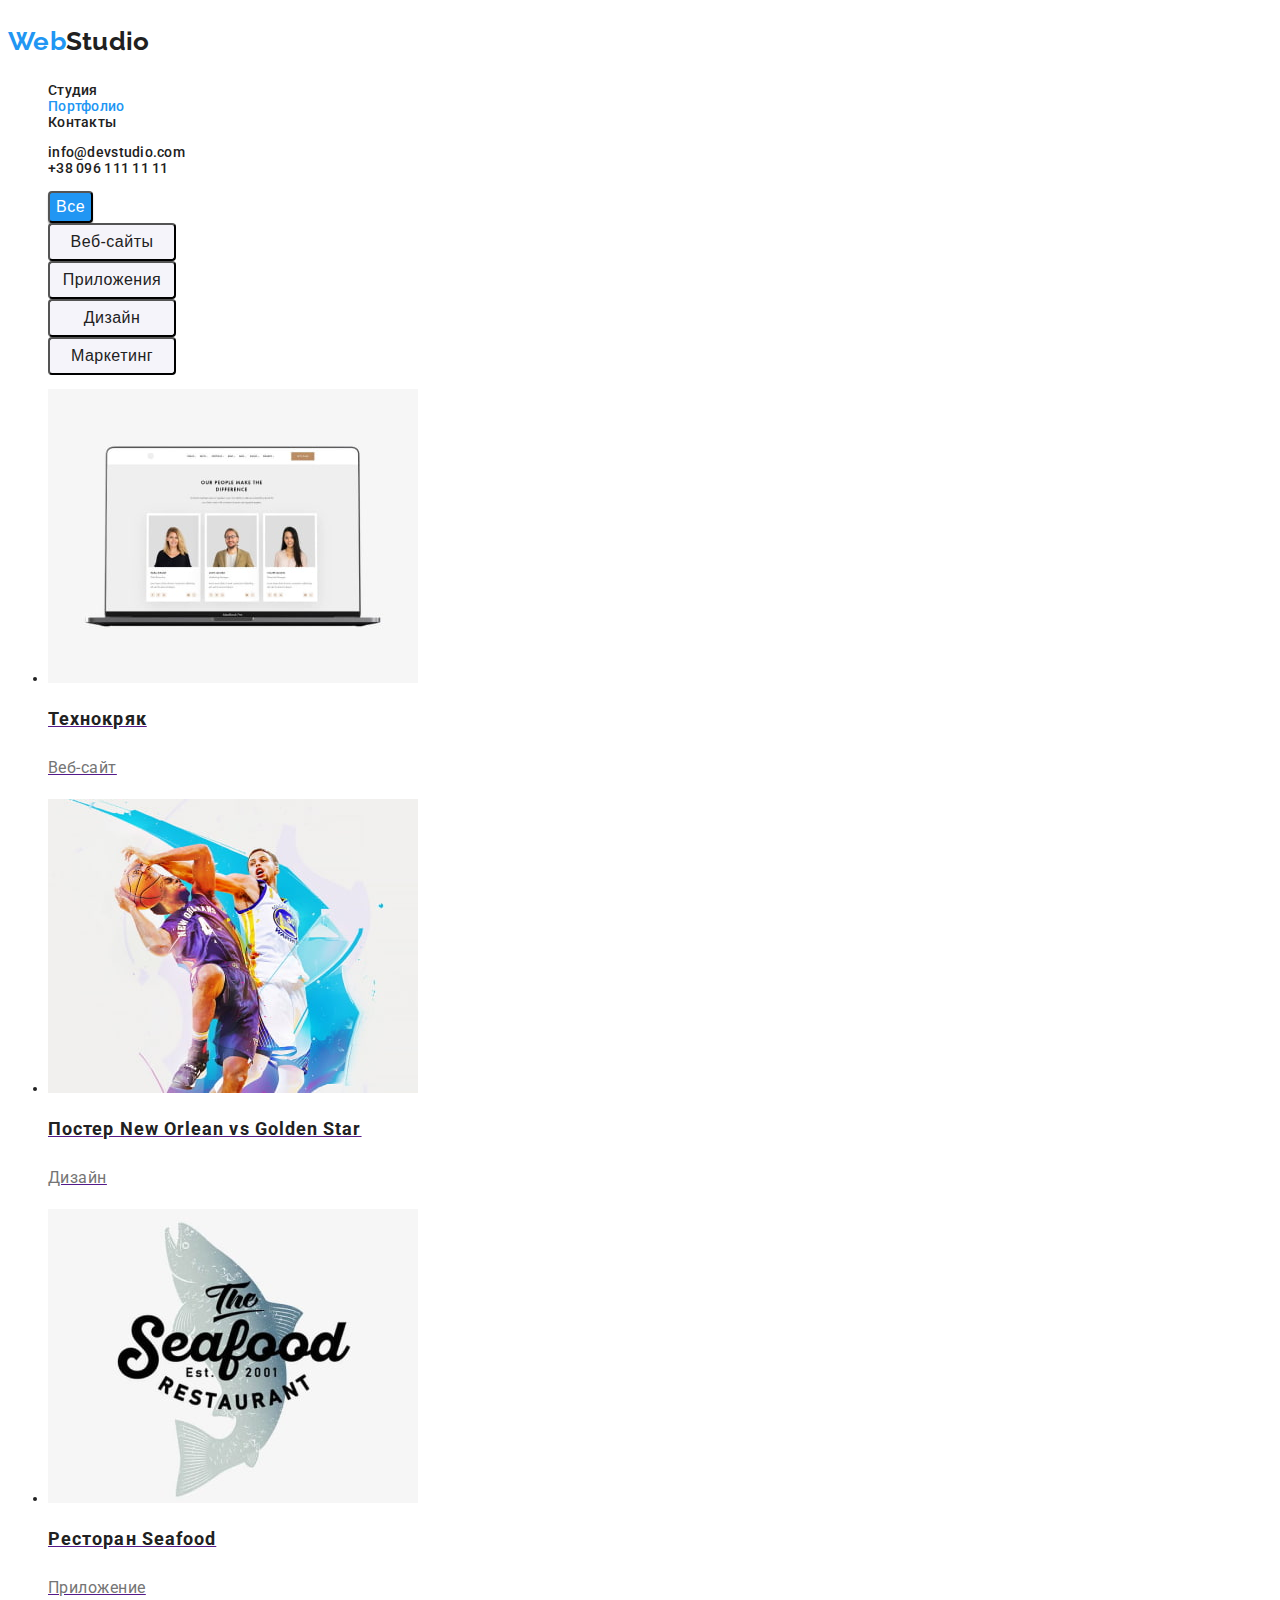
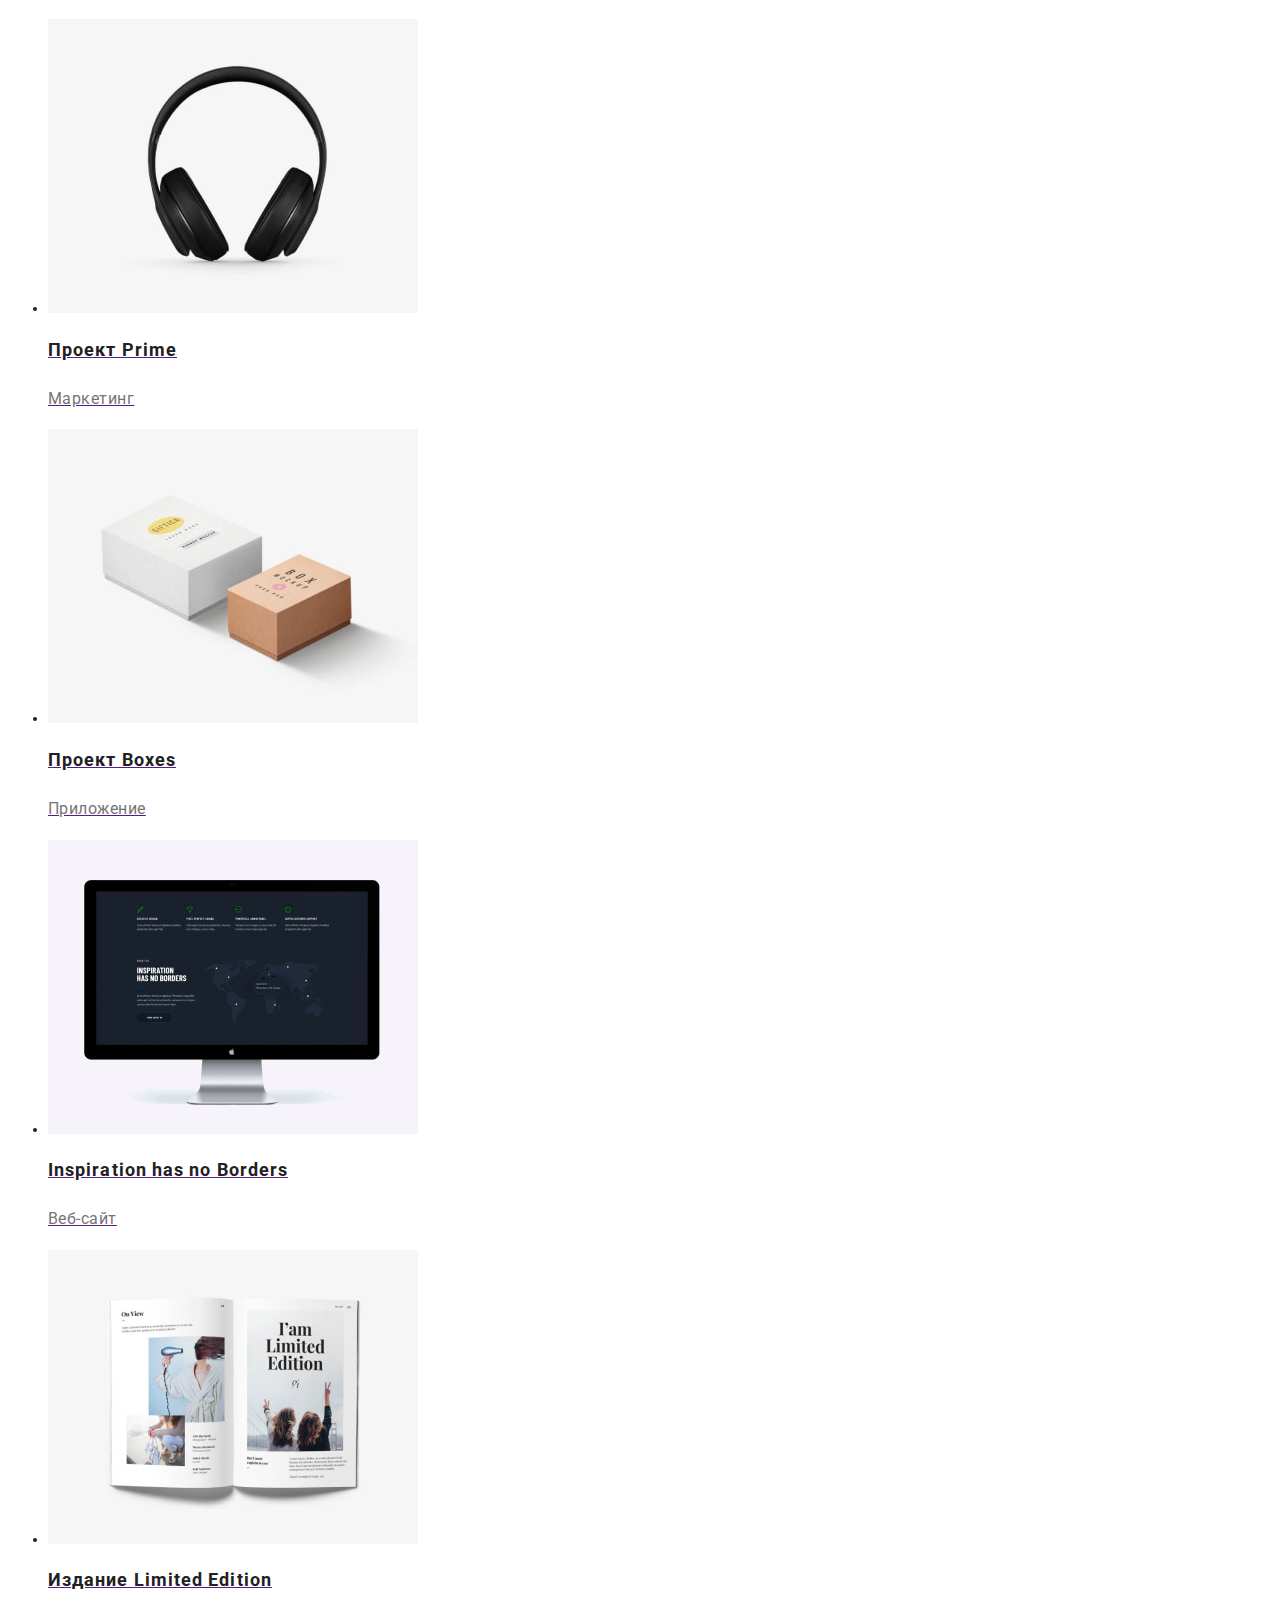
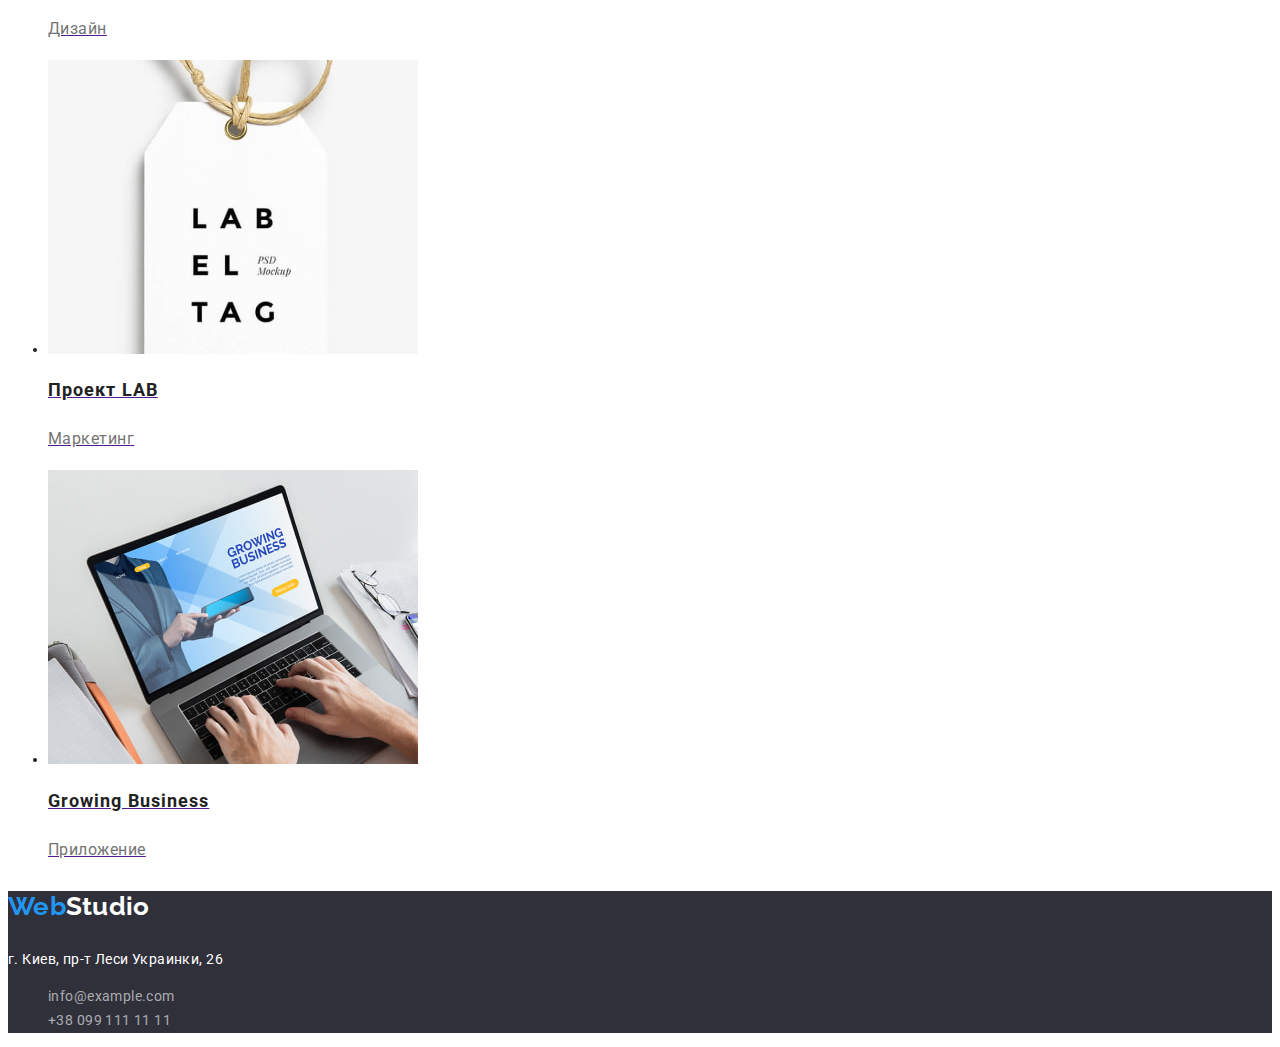
==== portfolio.html @ ae21c17e "Initial commit" ====
<!DOCTYPE html>
<html lang="ru">
<head>
    <meta charset="UTF-8">
    <meta http-equiv="X-UA-Compatible" content="IE=edge">
    <meta name="viewport" content="width=device-width, initial-scale=1.0">
    <title>Web Studio</title>
<!-- Основные шрифты -->
<link rel="preconnect" href="https://fonts.googleapis.com"> 
<link rel="preconnect" href="https://fonts.gstatic.com" crossorigin> 
<link href="https://fonts.googleapis.com/css2?family=Raleway:wght@700&family=Roboto:wght@400;500;700;900&display=swap" rel="stylesheet">

    <link rel="stylesheet" href="./css/styles.css"/>
</head>
<body>
  <!--Шапка сайта-->
  <header class="header">
    <nav class="nav">
    <a href="./index.html" class="logo">
      <p lang="en"> <span class="logo-blue">Web</span>Studio</p></a>
     <ul class="site-nav">
       <li><a href="./index.html" class="site-nav-link link list">Студия</a></li>
       <li><a href="./portfolio.html" style="color: #2196f3" class="site-nav-link current link list">Портфолио</a></li>
       <li><a href="" class="site-nav-link link list">Контакты</a></li>
     </ul> 
    </nav>
    <ul class="communication">
   <li> <a class="contact link" href="mailto:info@devstudio.com">info@devstudio.com</a></li>
   <li> <a class="contact link" href="tel:+380961111111">+38 096 111 11 11</a></li>
    </ul>
   </header> 
 <main>
 <section class="portfolio">
   <ul class="all-button"> <li> <button type="button" class="button1">Все</button></li> 
   <li> <button type="button" class="allbuttons">Веб-сайты</button></li> 
   <li> <button type="button" class="allbuttons">Приложения</button></li> 
   <li> <button type="button" class="allbuttons">Дизайн</button></li> 
   <li> <button type="button" class="allbuttons">Маркетинг</button></li> </ul>

<ul>
<li><a href=""><img src="./images/portfolio/work-list/technockryak.jpg" alt="Технокряк" width="370" height="294">
<h2 class="portfolio-title">Технокряк</h2>
<p class="portfolio-type">Веб-сайт</p>
</a></li>
<li><a href=""><img src="./images/portfolio/work-list/poster.jpg" alt="Постер" width="370" height="294">
  <h2 class="portfolio-title">Постер New Orlean vs Golden Star</h2>
  <p class="portfolio-type">Дизайн</p>
</a></li>
<li><a href=""><img src="./images/portfolio/work-list/seafood.jpg" alt="Ресторан" width="370" height="294">
  <h2 class="portfolio-title">Ресторан Seafood</h2>
  <p class="portfolio-type">Приложение</p>
</a></li>
<li><a href=""><img src="./images/portfolio/work-list/prime.jpg" alt="Проект Prime" width="370" height="294">
  <h2 class="portfolio-title">Проект Prime</h2>
  <p class="portfolio-type">Маркетинг</p>
</a></li>
<li><a href=""><img src="./images/portfolio/work-list/boxes.jpg" alt="Проект Boxes" width="370" height="294">
  <h2 class="portfolio-title">Проект Boxes</h2>
  <p class="portfolio-type">Приложение</p>
</a></li>
<li><a href=""><img src="./images/portfolio/work-list/inspiration.jpg" alt="Inspiration" width="370" height="294">
  <h2 class="portfolio-title">Inspiration has no Borders</h2>
  <p class="portfolio-type">Веб-сайт</p>
</a></li>
<li><a href=""><img src="./images/portfolio/work-list/limited-edition.jpg" alt="Издание" width="370" height="294">
  <h2 class="portfolio-title">Издание Limited Edition</h2>
  <p class="portfolio-type">Дизайн</p>
</a></li>
<li><a href=""><img src="./images/portfolio/work-list/lab.jpg" alt="Проект LAB" width="370" height="294">
  <h2 class="portfolio-title">Проект LAB</h2>
  <p class="portfolio-type">Маркетинг</p>
</a></li>
<li><a href=""><img src="./images/portfolio/work-list/growing-business.jpg" alt="Growing Business" width="370" height="294">
  <h2 class="portfolio-title">Growing Business</h2>
  <p class="portfolio-type">Приложение</p>
</a></li>
</ul>
</section>

</main>



<footer class="footer">
  <a href="./index.html" class="logo-footer">
    <p lang="en"> <span class="logo-fw">Web</span>Studio</p></a>
  <address class="address">г. Киев, пр-т Леси Украинки, 26
<ul>
<li class="footer-address">
  <a href="mailto:info@example.com" class="footer-info">info@example.com</a>
</li>
<li class="footer-address">
  <a href="tel:+380991111111" class="footer-info">+38 099 111 11 11</a>
</li>
</ul>
</address>
</footer>
</body>
</html>
---- css/styles.css ----
:root {
/* Основные шрифты и цвета */
--main-font: Roboto, sans-serif;
--secondary-font: Raleway, sans-serif;
color: #212121;
color: #757575;
color: #FFFFFF;
color: #2196F3;
color: #F5F4FA;
color: rgba(255, 255, 255, 0.6);}

body{
font-family: "Roboto";
font-size: 14px;
line-height: 1.17;
letter-spacing: 0.02em;
color: #212121;}

.logo-blue {color: #2196F3;}
.logo{
    text-decoration: none;
    font-family: 'Raleway';
    font-weight: 700;
    font-size: 26px;
    line-height: 1.19;
    color: #212121;}

.site-nav{
list-style:none;
font-weight: 500;
font-size: 14px;
line-height: 1.14;}
 
.link {text-decoration: none; list-style:none; color: #212121;}
.link:hover, .link:focus{color:  #2196F3}
.communication {
    text-decoration:none; list-style:none;
    font-weight: 500;
    font-size: 14px;
    line-height: 1.14;
    color: #757575;}

.hero {
background: #2F303A;
color: #FFFFFF;
font-weight: 900;
font-size: 44px;
line-height: 1.36;
text-align: center;
letter-spacing: 0.06em;
text-transform: uppercase;}
.hero-header {
    font-weight: 900;
    font-size: 44px;
    line-height: 1.36;
    text-align: center;
    letter-spacing: 0.06em;
    text-transform: uppercase;
    color: #FFFFFF;}

.button {
    font-weight: 700;
    font-size: 16px;
    line-height: 1.87;
    display: flex;
    align-items: center;
    text-align: center;
    letter-spacing: 0.06em;
    color: #FFFFFF;
    background: #2196F3;
    box-shadow: 0px 4px 4px rgba(0, 0, 0, 0.15);
    border-radius: 4px; }
.button:hover {
    font-weight: 700;
    font-size: 16px;
    line-height: 1.87;
    display: flex;
    align-items: center;
    text-align: center;
    letter-spacing: 0.06em;
    color: #FFFFFF;
    background: #188CE8;}

.main { list-style: none; background:#FFFFFF; ;}
.main-title {
    font-weight: 700;
    font-size: 14px;
    line-height: 1.14;
    letter-spacing: 0.03em;
    text-transform: uppercase;
    color: #212121;}
.main-text {
    font-weight: 400;
    font-size: 14px;
    line-height: 1.71;
    letter-spacing: 0.03em;
    color: #757575;}

.work {list-style:none;background: #FFFFFF;}
.work-title {
    font-weight: 700;
    font-size: 36px;
    line-height: 1.16;
    text-align: center;
    letter-spacing: 0.03em;
    color: #212121;}

.team {background: #F5F4FA;}
.team-title {
    font-weight: 700;
    font-size: 36px;
    line-height: 1.16;
    text-align: center;
    letter-spacing: 0.03em;
    color: #212121;}
.team-photo {list-style:none;}
.team-name {
    font-weight: 500;
    font-size: 16px;
    line-height: 1.18;
    text-align: center;
    letter-spacing: 0.03em;
    color: #212121; }
.team-job {
font-weight: 400;
font-size: 16px;
line-height: 1.18;
text-align: center;
letter-spacing: 0.03em;
color: #757575;}

.footer {background:#2F303A;}

.logo-fw {color: #2196F3;}
.logo-footer {text-decoration: none;
    font-family: 'Raleway';
    font-weight: 700;
    font-size: 26px;
    line-height: 1.19;
    color: #FFFFFF;}
.address {
font-style: normal;
font-weight: 400;
font-size: 14px;
line-height: 1.71;
letter-spacing: 0.03em;
color: #FFFFFF;}

.footer-address {list-style: none;}
.footer-info {
text-decoration: none;
font-style: normal;
font-weight: 400;
font-size: 14px;
line-height: 1.71;
letter-spacing: 0.03em;
color: rgba(255, 255, 255, 0.6);
}

.footer .footer-info:hover,
.footer .footer-info:focus {
  color: var(--color-accent);}
.portfolio {list-style: none;}
.portfolio-title {
font-weight: 700;
font-size: 18px;
line-height: 2;
letter-spacing: 0.06em;
color: #212121;}

.portfolio-type {
font-weight: 400;
font-size: 16px;
line-height: 1.87;
letter-spacing: 0.03em;
color: #757575}

button {
    appearance: auto;
    writing-mode: horizontal-tb;
    text-rendering: auto;
    color: -internal-light-dark(black, white);
    letter-spacing: normal;
    word-spacing: normal;
    line-height: normal;
    text-transform: none;
    text-indent: 0px;
    text-shadow: none;
    display: inline-block;
    text-align: center;
    align-items: flex-start;
    cursor: pointer;
    box-sizing: border-box;
    background-color: -internal-light-dark(rgb(239, 239, 239), rgb(59, 59, 59));
    margin: 0em;
    padding: 1px 6px;
    border-width: 2px;
    border-style: outset;
    border-color: -internal-light-dark(rgb(118, 118, 118), rgb(133, 133, 133));
    border-image: initial;
font-style: normal;
font-weight: 500;
font-size: 16px;
line-height:1.62;
text-align: center;
letter-spacing: 0.03em;
color: #212121}

.all-button {list-style: none;}
.button1 {
    font-weight: 500;
    font-size: 16px;
    line-height: 1.62;
    text-align: center;
    letter-spacing: 0.03em;
    color: #FFFFFF;
    background: #2196F3;
    box-shadow: 0px 3px 1px rgba(0, 0, 0, 0.1), 0px 1px 2px rgba(0, 0, 0, 0.08), 0px 2px 2px rgba(0, 0, 0, 0.12);
    border-radius: 4px;}

.allbuttons {
    font-weight: 500;
    font-size: 16px;
    line-height: 1.62;
    text-align: center;
    letter-spacing: 0.03em;
    color: #212121;
width: 128px;
height: 38px;
left: 576px;
top: 174px;
background: #F5F4FA;
border-radius: 4px;}
.allbuttons:hover, .allbuttons:focus {
    font-weight: 500;
    font-size: 16px;
    line-height: 1.62;
    text-align: center;
    letter-spacing: 0.03em;
    color: #FFFFFF;
    background: #2196F3;
    box-shadow: 0px 3px 1px rgba(0, 0, 0, 0.1), 0px 1px 2px rgba(0, 0, 0, 0.08), 0px 2px 2px rgba(0, 0, 0, 0.12);
    border-radius: 4px;}
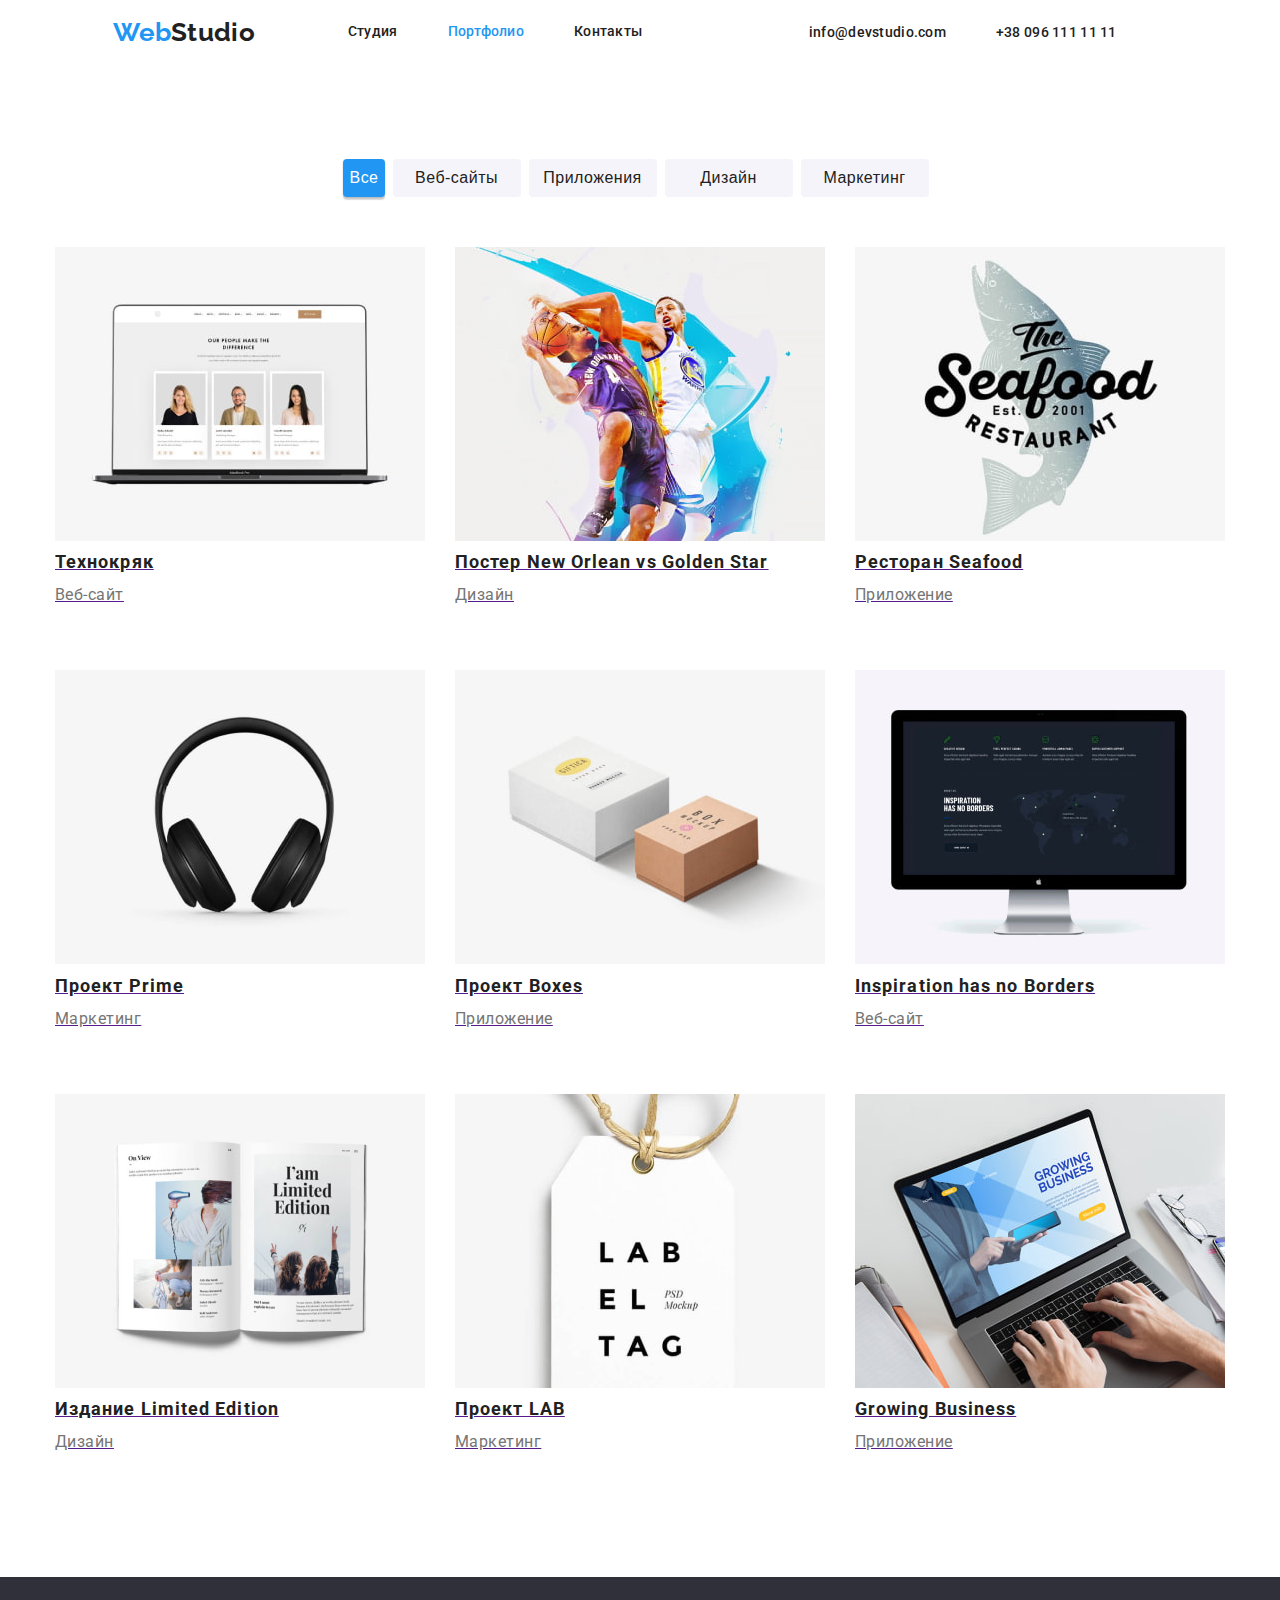
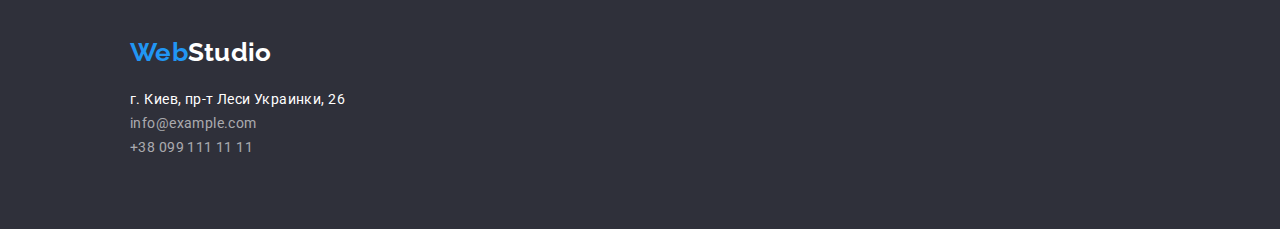
==== commit ce5bec49: "final" ====
--- a/portfolio.html
+++ b/portfolio.html
@@ -9,12 +9,13 @@
 <link rel="preconnect" href="https://fonts.googleapis.com"> 
 <link rel="preconnect" href="https://fonts.gstatic.com" crossorigin> 
 <link href="https://fonts.googleapis.com/css2?family=Raleway:wght@700&family=Roboto:wght@400;500;700;900&display=swap" rel="stylesheet">
-
+<link rel="stylesheet" href="https://cdnjs.cloudflare.com/ajax/libs/modern-normalize/1.1.0/modern-normalize.min.css" integrity="sha512-wpPYUAdjBVSE4KJnH1VR1HeZfpl1ub8YT/NKx4PuQ5NmX2tKuGu6U/JRp5y+Y8XG2tV+wKQpNHVUX03MfMFn9Q==" crossorigin="anonymous" referrerpolicy="no-referrer" />
     <link rel="stylesheet" href="./css/styles.css"/>
 </head>
 <body>
   <!--Шапка сайта-->
   <header class="header">
+    <div class="container header">
     <nav class="nav">
     <a href="./index.html" class="logo">
       <p lang="en"> <span class="logo-blue">Web</span>Studio</p></a>
@@ -28,60 +29,59 @@
    <li> <a class="contact link" href="mailto:info@devstudio.com">info@devstudio.com</a></li>
    <li> <a class="contact link" href="tel:+380961111111">+38 096 111 11 11</a></li>
     </ul>
-   </header> 
+   </header> </div>
  <main>
  <section class="portfolio">
+   <div class="container portfolio">
    <ul class="all-button"> <li> <button type="button" class="button1">Все</button></li> 
    <li> <button type="button" class="allbuttons">Веб-сайты</button></li> 
    <li> <button type="button" class="allbuttons">Приложения</button></li> 
    <li> <button type="button" class="allbuttons">Дизайн</button></li> 
    <li> <button type="button" class="allbuttons">Маркетинг</button></li> </ul>
 
-<ul>
-<li><a href=""><img src="./images/portfolio/work-list/technockryak.jpg" alt="Технокряк" width="370" height="294">
+<ul class="portfolio-list">
+<li class="portfolio-photo portfolio-photo1"><a href="" ><img src="./images/portfolio/work-list/technockryak.jpg" alt="Технокряк" width="370" height="294">
 <h2 class="portfolio-title">Технокряк</h2>
 <p class="portfolio-type">Веб-сайт</p>
 </a></li>
-<li><a href=""><img src="./images/portfolio/work-list/poster.jpg" alt="Постер" width="370" height="294">
+<li class="portfolio-photo portfolio-photo1"><a href="" ><img src="./images/portfolio/work-list/poster.jpg" alt="Постер" width="370" height="294">
   <h2 class="portfolio-title">Постер New Orlean vs Golden Star</h2>
   <p class="portfolio-type">Дизайн</p>
 </a></li>
-<li><a href=""><img src="./images/portfolio/work-list/seafood.jpg" alt="Ресторан" width="370" height="294">
+<li class="portfolio-photo "><a href="" ><img src="./images/portfolio/work-list/seafood.jpg" alt="Ресторан" width="370" height="294">
   <h2 class="portfolio-title">Ресторан Seafood</h2>
   <p class="portfolio-type">Приложение</p>
 </a></li>
-<li><a href=""><img src="./images/portfolio/work-list/prime.jpg" alt="Проект Prime" width="370" height="294">
+<li class="portfolio-phot portfolio-photo1"><a href="" ><img src="./images/portfolio/work-list/prime.jpg" alt="Проект Prime" width="370" height="294">
   <h2 class="portfolio-title">Проект Prime</h2>
   <p class="portfolio-type">Маркетинг</p>
 </a></li>
-<li><a href=""><img src="./images/portfolio/work-list/boxes.jpg" alt="Проект Boxes" width="370" height="294">
+<li class="portfolio-photo portfolio-photo1"><a href="" ><img src="./images/portfolio/work-list/boxes.jpg" alt="Проект Boxes" width="370" height="294">
   <h2 class="portfolio-title">Проект Boxes</h2>
   <p class="portfolio-type">Приложение</p>
 </a></li>
-<li><a href=""><img src="./images/portfolio/work-list/inspiration.jpg" alt="Inspiration" width="370" height="294">
+<li class="portfolio-photo"><a href="" ><img src="./images/portfolio/work-list/inspiration.jpg" alt="Inspiration" width="370" height="294">
   <h2 class="portfolio-title">Inspiration has no Borders</h2>
   <p class="portfolio-type">Веб-сайт</p>
 </a></li>
-<li><a href=""><img src="./images/portfolio/work-list/limited-edition.jpg" alt="Издание" width="370" height="294">
+<li class="portfolio-photo portfolio-photo1"><a href="" ><img src="./images/portfolio/work-list/limited-edition.jpg" alt="Издание" width="370" height="294">
   <h2 class="portfolio-title">Издание Limited Edition</h2>
   <p class="portfolio-type">Дизайн</p>
 </a></li>
-<li><a href=""><img src="./images/portfolio/work-list/lab.jpg" alt="Проект LAB" width="370" height="294">
+<li class="portfolio-photo portfolio-photo1"><a href="" ><img src="./images/portfolio/work-list/lab.jpg" alt="Проект LAB" width="370" height="294">
   <h2 class="portfolio-title">Проект LAB</h2>
   <p class="portfolio-type">Маркетинг</p>
 </a></li>
-<li><a href=""><img src="./images/portfolio/work-list/growing-business.jpg" alt="Growing Business" width="370" height="294">
+<li class="portfolio-photo"><a href="" ><img src="./images/portfolio/work-list/growing-business.jpg" alt="Growing Business" width="370" height="294">
   <h2 class="portfolio-title">Growing Business</h2>
   <p class="portfolio-type">Приложение</p>
 </a></li>
 </ul>
-</section>
-
+</section> </div>
 </main>
 
-
-
 <footer class="footer">
+  <div class="container footer">
   <a href="./index.html" class="logo-footer">
     <p lang="en"> <span class="logo-fw">Web</span>Studio</p></a>
   <address class="address">г. Киев, пр-т Леси Украинки, 26
@@ -93,14 +93,8 @@
   <a href="tel:+380991111111" class="footer-info">+38 099 111 11 11</a>
 </li>
 </ul>
+</div>
 </address>
 </footer>
 </body>
-</html>  
-
-
-
-
-
-
-   +</html> --- a/css/styles.css
+++ b/css/styles.css
@@ -1,243 +1,335 @@
 :root {
-/* Основные шрифты и цвета */
---main-font: Roboto, sans-serif;
---secondary-font: Raleway, sans-serif;
-color: #212121;
-color: #757575;
-color: #FFFFFF;
-color: #2196F3;
-color: #F5F4FA;
-color: rgba(255, 255, 255, 0.6);}
-
-body{
-font-family: "Roboto";
-font-size: 14px;
-line-height: 1.17;
-letter-spacing: 0.02em;
-color: #212121;}
-
-.logo-blue {color: #2196F3;}
-.logo{
-    text-decoration: none;
-    font-family: 'Raleway';
-    font-weight: 700;
-    font-size: 26px;
-    line-height: 1.19;
+    /* Основные шрифты и цвета */
+    --main-font: Roboto, sans-serif;
+    --secondary-font: Raleway, sans-serif;
+    color: #212121;
+    color: #757575;
+    color: #FFFFFF;
+    color: #2196F3;
+    color: #F5F4FA;
+    color: rgba(255, 255, 255, 0.6);}
+    * {
+    margin:0;
+    padding:0;
+    list-style:none;
+    box-sizing:border-box;
+    }
+    
+    h1,
+    h2,
+    h3,
+    h4,
+    h5,
+    h6,
+    p { margin: 0; text-decoration: none;}
+     ul, ol {margin:0;padding-left:0;}
+    button {cursor:pointer;}
+    body {
+    margin:0 auto; 
+    
+    font-family:"Roboto", sans-serif;
+    font-size: 14px;
+    line-height: 1.17;
+    letter-spacing: 0.02em;
     color: #212121;}
-
-.site-nav{
-list-style:none;
-font-weight: 500;
-font-size: 14px;
-line-height: 1.14;}
- 
-.link {text-decoration: none; list-style:none; color: #212121;}
-.link:hover, .link:focus{color:  #2196F3}
-.communication {
-    text-decoration:none; list-style:none;
+    
+    .container {
+        display:flex;
+        flex-direction:row;
+        width: 1200px;
+        padding-left: 15px;
+        padding-right: 15px;
+        margin: 0 auto;
+    }
+    
+    
+    .header {
+        display:flex; 
+        justify-content: space-around;
+        max-height:80px ;
+        align-items: center;
+    }
+    .logo-blue {color: #2196F3;}
+    .logo{
+        display:flex;
+        text-decoration: none;
+        font-family: 'Raleway';
+        font-weight: 700;
+        font-size: 26px;
+        line-height: 1.19;
+        color: #212121;
+        padding-right: 93px;
+        align-items: center;}
+    
+    .site-nav{
+    list-style:none;
     font-weight: 500;
     font-size: 14px;
     line-height: 1.14;
-    color: #757575;}
-
-.hero {
-background: #2F303A;
-color: #FFFFFF;
-font-weight: 900;
-font-size: 44px;
-line-height: 1.36;
-text-align: center;
-letter-spacing: 0.06em;
-text-transform: uppercase;}
-.hero-header {
+    display:flex; 
+    align-items: center;
+    justify-content:space-around;
+    padding-top: 24px;
+    padding-bottom: 25px;
+    
+    }
+     
+    .link {text-decoration: none; list-style:none; color: #212121;margin-right: 50px;}
+    .link:hover, .link:focus{color:  #2196F3}
+    .communication {
+        text-decoration:none; list-style:none;
+        font-weight: 500;
+        font-size: 14px;
+        line-height: 1.14;
+        color: #757575;
+        display:flex;
+        align-items: center; 
+        
+    }
+    
+    .hero {
+    background: #2F303A;
+    color: #FFFFFF;
     font-weight: 900;
     font-size: 44px;
     line-height: 1.36;
     text-align: center;
     letter-spacing: 0.06em;
     text-transform: uppercase;
-    color: #FFFFFF;}
-
-.button {
-    font-weight: 700;
+    display: flex;
+      flex-direction: column;
+      justify-content: center;
+      align-items: center;
+      
+    }
+    .hero-section {
+        padding-top: 184px;
+        padding-bottom: 184px;
+        background-color:  #2F303A;
+        margin-bottom: 94px;}
+    .hero-header {
+        font-weight: 900;
+        font-size: 44px;
+        line-height: 1.36;
+        text-align: center;
+        letter-spacing: 0.06em;
+        text-transform: uppercase;
+        color: #FFFFFF;
+        display:flex; 
+        max-width: 696px;
+    padding-bottom: 50px;
+    }
+    
+    .button {
+        font-weight: 700;
+        font-size: 16px;
+        line-height: 1.87;
+        display: flex;
+        align-items: center;
+        text-align: center;
+        letter-spacing: 0.06em;
+        color: #FFFFFF;
+        background: #2196F3;
+        box-shadow: 0px 1px 1px rgba(0, 0, 0, 0);
+        border-radius: 4px;}
+    .button:hover {
+        font-weight: 700;
+        font-size: 16px;
+        line-height: 1.87;
+        display: flex;
+        align-items: center;
+        text-align: center;
+        letter-spacing: 0.06em;
+        color: #FFFFFF;
+        background: #188CE8;}
+    
+    .main { list-style: none; background:#FFFFFF; 
+        display:flex;
+    }
+    .main-title {
+        font-weight: 700;
+        font-size: 14px;
+        line-height: 1.14;
+        letter-spacing: 0.03em;
+        text-transform: uppercase;
+        color: #212121;}
+    .main-text {
+        font-weight: 400;
+        font-size: 14px;
+        line-height: 1.71;
+        letter-spacing: 0.03em;
+        color: #757575; 
+        display:flex;
+        padding-right: 30px; 
+        padding-bottom: 179px;}
+    
+    
+    
+    .work-title {
+        font-weight: 700;
+        font-size: 36px;
+        line-height: 1.16;
+        text-align: center;
+        letter-spacing: 0.03em;
+        color: #212121; display: flex; justify-content: center;padding-bottom: 50px;}
+    
+    .work {display: flex; flex-wrap:wrap;justify-content: center;}
+    
+    .workphoto {padding-right: 30px;padding-bottom: 94px;}
+    
+    
+    
+    
+    .team {background: #F5F4FA; display:block;flex-wrap: wrap; max-height: 648px;}
+    .team-title {
+        font-weight: 700;
+        font-size: 36px;
+        line-height: 1.16;
+        text-align: center;
+        letter-spacing: 0.03em;
+        color: #212121;
+    padding-top: 94px; padding-bottom: 50px;}
+    .team-photo {list-style:none;display:flex; justify-content: space-around;padding-bottom: 94px;}
+    .team-name {
+        font-weight: 500;
+        font-size: 16px;
+        line-height: 1.18;
+        text-align: center;
+        letter-spacing: 0.03em;
+        color: #212121; padding-top: 30px;background-color: #FFFFFF;}
+    .team-job {
+    font-weight: 400;
     font-size: 16px;
-    line-height: 1.87;
-    display: flex;
-    align-items: center;
+    line-height: 1.18;
     text-align: center;
-    letter-spacing: 0.06em;
-    color: #FFFFFF;
-    background: #2196F3;
-    box-shadow: 0px 4px 4px rgba(0, 0, 0, 0.15);
-    border-radius: 4px; }
-.button:hover {
-    font-weight: 700;
-    font-size: 16px;
-    line-height: 1.87;
-    display: flex;
-    align-items: center;
-    text-align: center;
-    letter-spacing: 0.06em;
-    color: #FFFFFF;
-    background: #188CE8;}
-
-.main { list-style: none; background:#FFFFFF; ;}
-.main-title {
-    font-weight: 700;
-    font-size: 14px;
-    line-height: 1.14;
-    letter-spacing: 0.03em;
-    text-transform: uppercase;
-    color: #212121;}
-.main-text {
+    letter-spacing: 0.03em;
+    color: #757575;padding-top: 10px;padding-bottom:  33px;background-color: #FFFFFF;}
+    .footer {background:#2F303A;display:flex; flex-direction: column; justify-content: flex-start;max-height: 252px;padding-bottom: 60px; padding-left: 60px;}
+    
+    .logo-fw {color: #2196F3;}
+    .logo-footer {text-decoration: none;
+        font-family: 'Raleway';
+        font-weight: 700;
+        font-size: 26px;
+        line-height: 1.19;
+        color: #FFFFFF;
+    padding-top: 60px;
+    padding-bottom: 20px;
+    }
+    .address {
+    font-style: normal;
     font-weight: 400;
     font-size: 14px;
     line-height: 1.71;
     letter-spacing: 0.03em;
+    color: #FFFFFF;}
+    
+    .footer-address {list-style: none;}
+    .footer-info {
+    text-decoration: none;
+    font-style: normal;
+    font-weight: 400;
+    font-size: 14px;
+    line-height: 1.71;
+    letter-spacing: 0.03em;
+    color: rgba(255, 255, 255, 0.6);
+    }
+    
+    .footer .footer-info:hover,
+    .footer .footer-info:focus {
+      color: var(--color-accent);}
+    .portfolio {list-style: none; display: block; padding-bottom: 30px;}
+    .portfolio-title {
+    font-weight: 700;
+    font-size: 18px;
+    line-height: 2;
+    letter-spacing: 0.06em;
+    color: #212121;}
+    
+    .portfolio-type {
+    font-weight: 400;
+    font-size: 16px;
+    line-height: 1.87;
+    letter-spacing: 0.03em;
     color: #757575;}
-
-.work {list-style:none;background: #FFFFFF;}
-.work-title {
-    font-weight: 700;
-    font-size: 36px;
-    line-height: 1.16;
-    text-align: center;
-    letter-spacing: 0.03em;
-    color: #212121;}
-
-.team {background: #F5F4FA;}
-.team-title {
-    font-weight: 700;
-    font-size: 36px;
-    line-height: 1.16;
-    text-align: center;
-    letter-spacing: 0.03em;
-    color: #212121;}
-.team-photo {list-style:none;}
-.team-name {
+    
+    button {
+       
+        border:0;
+        appearance: auto;
+        writing-mode: horizontal-tb;
+        text-rendering: auto;
+        color: -internal-light-dark(black, white);
+        letter-spacing: normal;
+        word-spacing: normal;
+        line-height: normal;
+        text-transform: none;
+        text-indent: 0px;
+        text-shadow: none;
+        display: inline-block;
+        text-align: center;
+        align-items: flex-start;
+        cursor: pointer;
+        box-sizing: border-box;
+        background-color: -internal-light-dark(rgb(239, 239, 239), rgb(59, 59, 59));
+        margin: 0em;
+        padding: 1px 6px;
+        border-width: 2px;
+        border-style: outset;
+        border-color: -internal-light-dark(rgb(118, 118, 118), rgb(133, 133, 133));
+        border-image: initial;
+        box-shadow: none;
+    font-style: normal;
     font-weight: 500;
     font-size: 16px;
-    line-height: 1.18;
+    line-height:1.62;
     text-align: center;
     letter-spacing: 0.03em;
-    color: #212121; }
-.team-job {
-font-weight: 400;
-font-size: 16px;
-line-height: 1.18;
-text-align: center;
-letter-spacing: 0.03em;
-color: #757575;}
-
-.footer {background:#2F303A;}
-
-.logo-fw {color: #2196F3;}
-.logo-footer {text-decoration: none;
-    font-family: 'Raleway';
-    font-weight: 700;
-    font-size: 26px;
-    line-height: 1.19;
-    color: #FFFFFF;}
-.address {
-font-style: normal;
-font-weight: 400;
-font-size: 14px;
-line-height: 1.71;
-letter-spacing: 0.03em;
-color: #FFFFFF;}
-
-.footer-address {list-style: none;}
-.footer-info {
-text-decoration: none;
-font-style: normal;
-font-weight: 400;
-font-size: 14px;
-line-height: 1.71;
-letter-spacing: 0.03em;
-color: rgba(255, 255, 255, 0.6);
-}
-
-.footer .footer-info:hover,
-.footer .footer-info:focus {
-  color: var(--color-accent);}
-.portfolio {list-style: none;}
-.portfolio-title {
-font-weight: 700;
-font-size: 18px;
-line-height: 2;
-letter-spacing: 0.06em;
-color: #212121;}
-
-.portfolio-type {
-font-weight: 400;
-font-size: 16px;
-line-height: 1.87;
-letter-spacing: 0.03em;
-color: #757575}
-
-button {
-    appearance: auto;
-    writing-mode: horizontal-tb;
-    text-rendering: auto;
-    color: -internal-light-dark(black, white);
-    letter-spacing: normal;
-    word-spacing: normal;
-    line-height: normal;
-    text-transform: none;
-    text-indent: 0px;
-    text-shadow: none;
-    display: inline-block;
-    text-align: center;
-    align-items: flex-start;
-    cursor: pointer;
-    box-sizing: border-box;
-    background-color: -internal-light-dark(rgb(239, 239, 239), rgb(59, 59, 59));
-    margin: 0em;
-    padding: 1px 6px;
-    border-width: 2px;
-    border-style: outset;
-    border-color: -internal-light-dark(rgb(118, 118, 118), rgb(133, 133, 133));
-    border-image: initial;
-font-style: normal;
-font-weight: 500;
-font-size: 16px;
-line-height:1.62;
-text-align: center;
-letter-spacing: 0.03em;
-color: #212121}
-
-.all-button {list-style: none;}
-.button1 {
-    font-weight: 500;
-    font-size: 16px;
-    line-height: 1.62;
-    text-align: center;
-    letter-spacing: 0.03em;
-    color: #FFFFFF;
-    background: #2196F3;
-    box-shadow: 0px 3px 1px rgba(0, 0, 0, 0.1), 0px 1px 2px rgba(0, 0, 0, 0.08), 0px 2px 2px rgba(0, 0, 0, 0.12);
-    border-radius: 4px;}
-
-.allbuttons {
-    font-weight: 500;
-    font-size: 16px;
-    line-height: 1.62;
-    text-align: center;
-    letter-spacing: 0.03em;
-    color: #212121;
-width: 128px;
-height: 38px;
-left: 576px;
-top: 174px;
-background: #F5F4FA;
-border-radius: 4px;}
-.allbuttons:hover, .allbuttons:focus {
-    font-weight: 500;
-    font-size: 16px;
-    line-height: 1.62;
-    text-align: center;
-    letter-spacing: 0.03em;
-    color: #FFFFFF;
-    background: #2196F3;
-    box-shadow: 0px 3px 1px rgba(0, 0, 0, 0.1), 0px 1px 2px rgba(0, 0, 0, 0.08), 0px 2px 2px rgba(0, 0, 0, 0.12);
-    border-radius: 4px;}+    color: #212121; display: flex; justify-content: center; align-items: center;}
+    
+    .all-button {list-style: none;display: flex;padding-top: 94px; justify-content: center; padding-bottom: 50px;}
+    .button1 {
+        border:0;
+        font-weight: 500;
+        font-size: 16px;
+        line-height: 1.62;
+        text-align: center;
+        letter-spacing: 0.03em;
+        height: 38px;
+        color: #FFFFFF;
+        background: #2196F3;
+        box-shadow: 0px 3px 1px rgba(0, 0, 0, 0.1), 0px 1px 2px rgba(0, 0, 0, 0.08), 0px 2px 2px rgba(0, 0, 0, 0.12);
+        border-radius: 4px;margin-right: 8px;border-color: #F5F4FA; }
+    
+    .allbuttons {
+        border:0;
+        font-weight: 500;
+        font-size: 16px;
+        line-height: 1.62;
+        text-align: center;
+        letter-spacing: 0.03em;
+        color: #212121;
+    width: 128px;
+    height: 38px;
+    left: 576px;
+    top: 174px;
+    background: #F5F4FA;
+    border-radius: 4px;display: flex; margin-right: 8px; border-color: #F5F4FA;}
+    
+    .allbuttons:hover, .allbuttons:focus {
+        font-weight: 500;
+        font-size: 16px;
+        line-height: 1.62;
+        text-align: center;
+        letter-spacing: 0.03em;
+        color: #FFFFFF;
+        background: #2196F3;
+        box-shadow: 0px 3px 1px rgba(0, 0, 0, 0.1), 0px 1px 2px rgba(0, 0, 0, 0.08), 0px 2px 2px rgba(0, 0, 0, 0.12);
+        border-radius: 4px;}
+    
+      nav {display: flex; align-items: center;}  
+          
+    .portfolio-list {display: flex;flex-wrap: wrap;min-height: 1170px;}    
+    .portfolio-photo1 {padding-right: 30px;}
+    .portfolio-type {padding-bottom: 60px;}
+    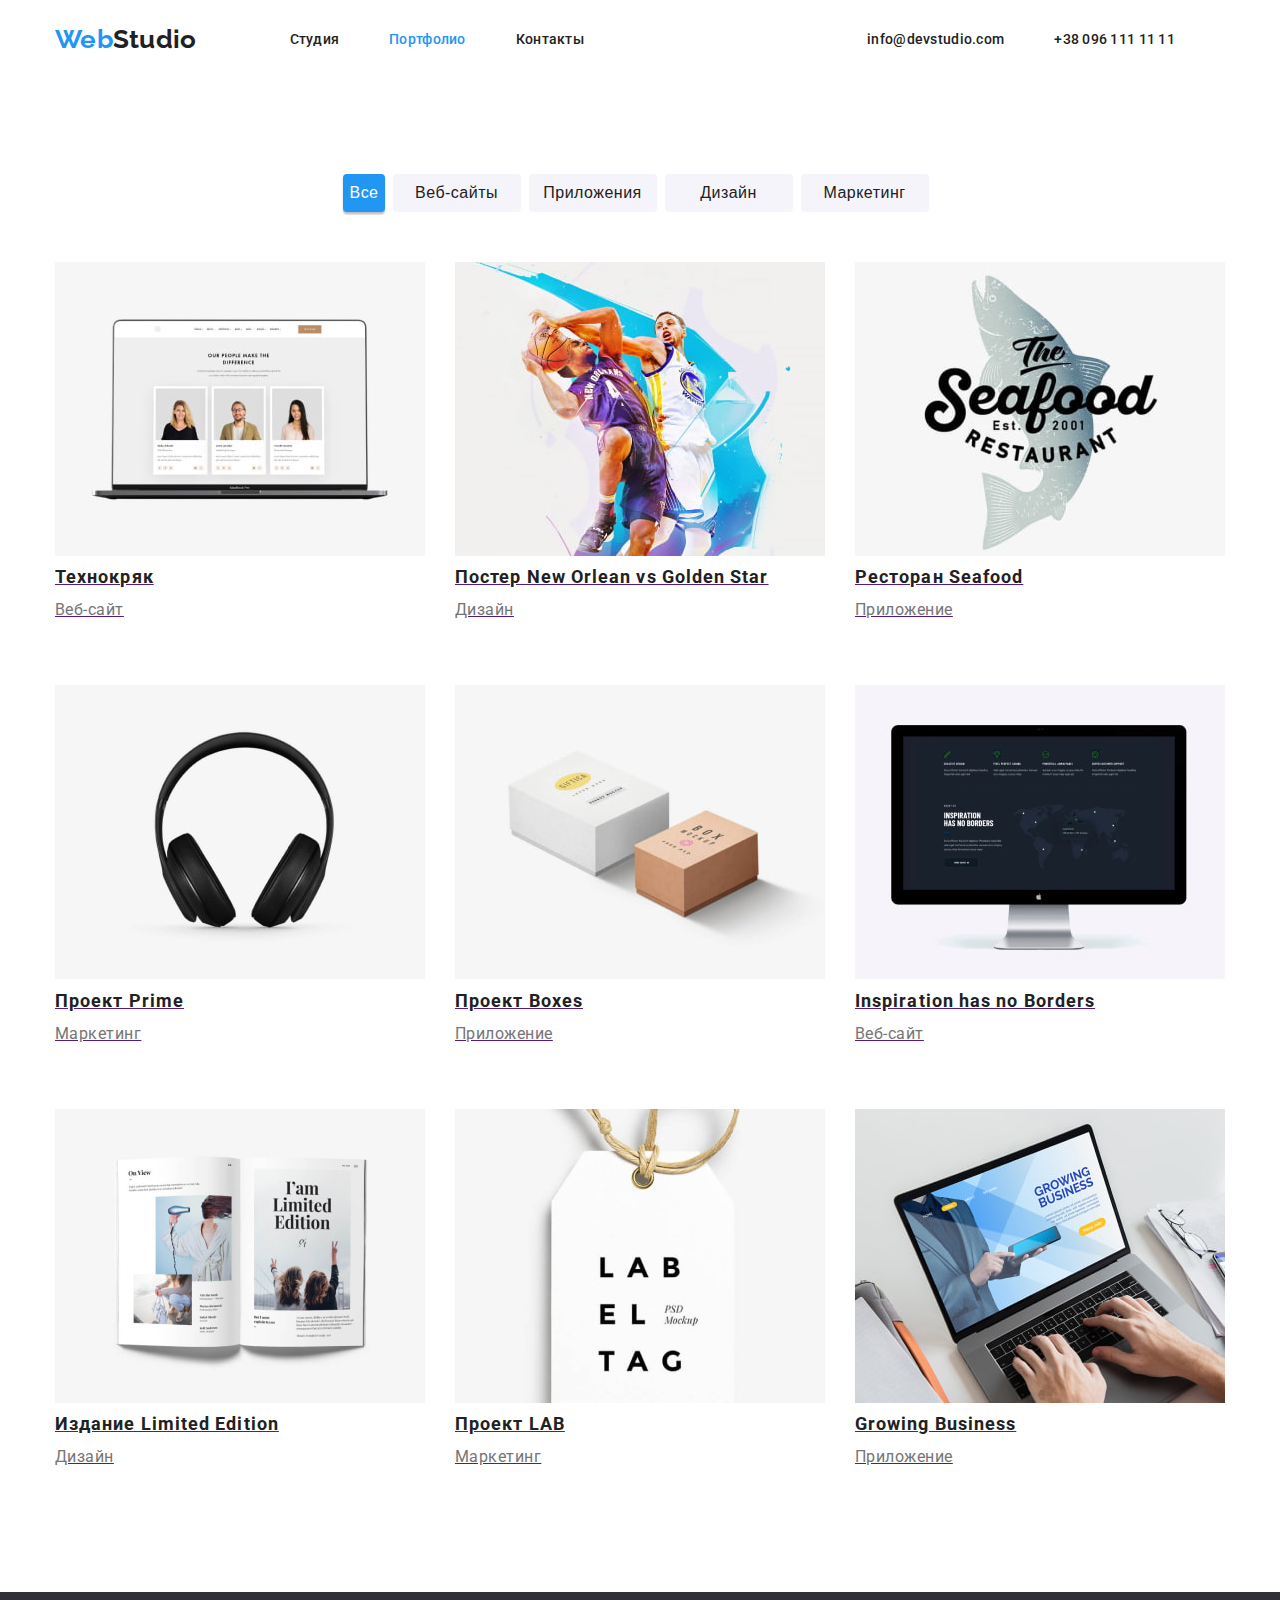
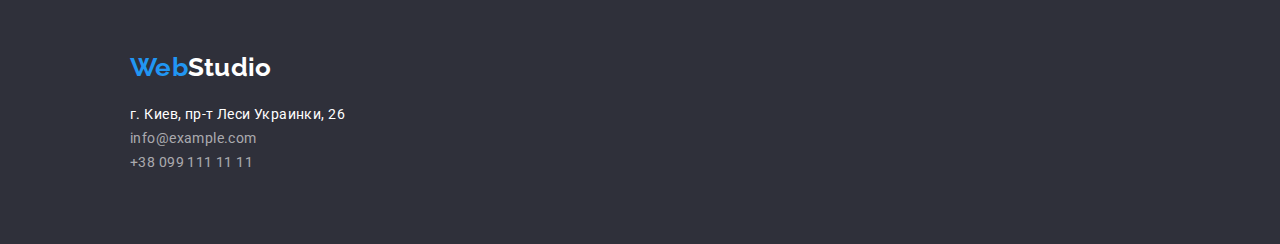
==== commit c821f363: "2" ====
--- a/portfolio.html
+++ b/portfolio.html
@@ -15,7 +15,7 @@
 <body>
   <!--Шапка сайта-->
   <header class="header">
-    <div class="container header">
+    <div class="container">
     <nav class="nav">
     <a href="./index.html" class="logo">
       <p lang="en"> <span class="logo-blue">Web</span>Studio</p></a>
--- a/css/styles.css
+++ b/css/styles.css
@@ -36,13 +36,13 @@
     .container {
         display:flex;
         flex-direction:row;
-        width: 1200px;
+        width: 1200px; 
         padding-left: 15px;
         padding-right: 15px;
         margin: 0 auto;
     }
     
-    
+    .section {padding-top: 94px;padding-bottom: 94px;}
     .header {
         display:flex; 
         justify-content: space-around;
@@ -58,8 +58,10 @@
         font-size: 26px;
         line-height: 1.19;
         color: #212121;
-        padding-right: 93px;
-        align-items: center;}
+        margin-right: 93px;
+        align-items: center;
+        padding-top: 24px;
+        padding-bottom:25px ;}
     
     .site-nav{
     list-style:none;
@@ -69,8 +71,8 @@
     display:flex; 
     align-items: center;
     justify-content:space-around;
-    padding-top: 24px;
-    padding-bottom: 25px;
+    padding-top: 32px;
+    padding-bottom: 32px;
     
     }
      
@@ -84,7 +86,7 @@
         color: #757575;
         display:flex;
         align-items: center; 
-        
+        margin-left: auto;
     }
     
     .hero {
@@ -103,10 +105,9 @@
       
     }
     .hero-section {
-        padding-top: 184px;
-        padding-bottom: 184px;
-        background-color:  #2F303A;
-        margin-bottom: 94px;}
+        padding-top: 200px;
+        padding-bottom: 200px;
+        background-color:  #2F303A;}
     .hero-header {
         font-weight: 900;
         font-size: 44px;
@@ -117,7 +118,7 @@
         color: #FFFFFF;
         display:flex; 
         max-width: 696px;
-    padding-bottom: 50px;
+        margin-bottom: 50px;
     }
     
     .button {
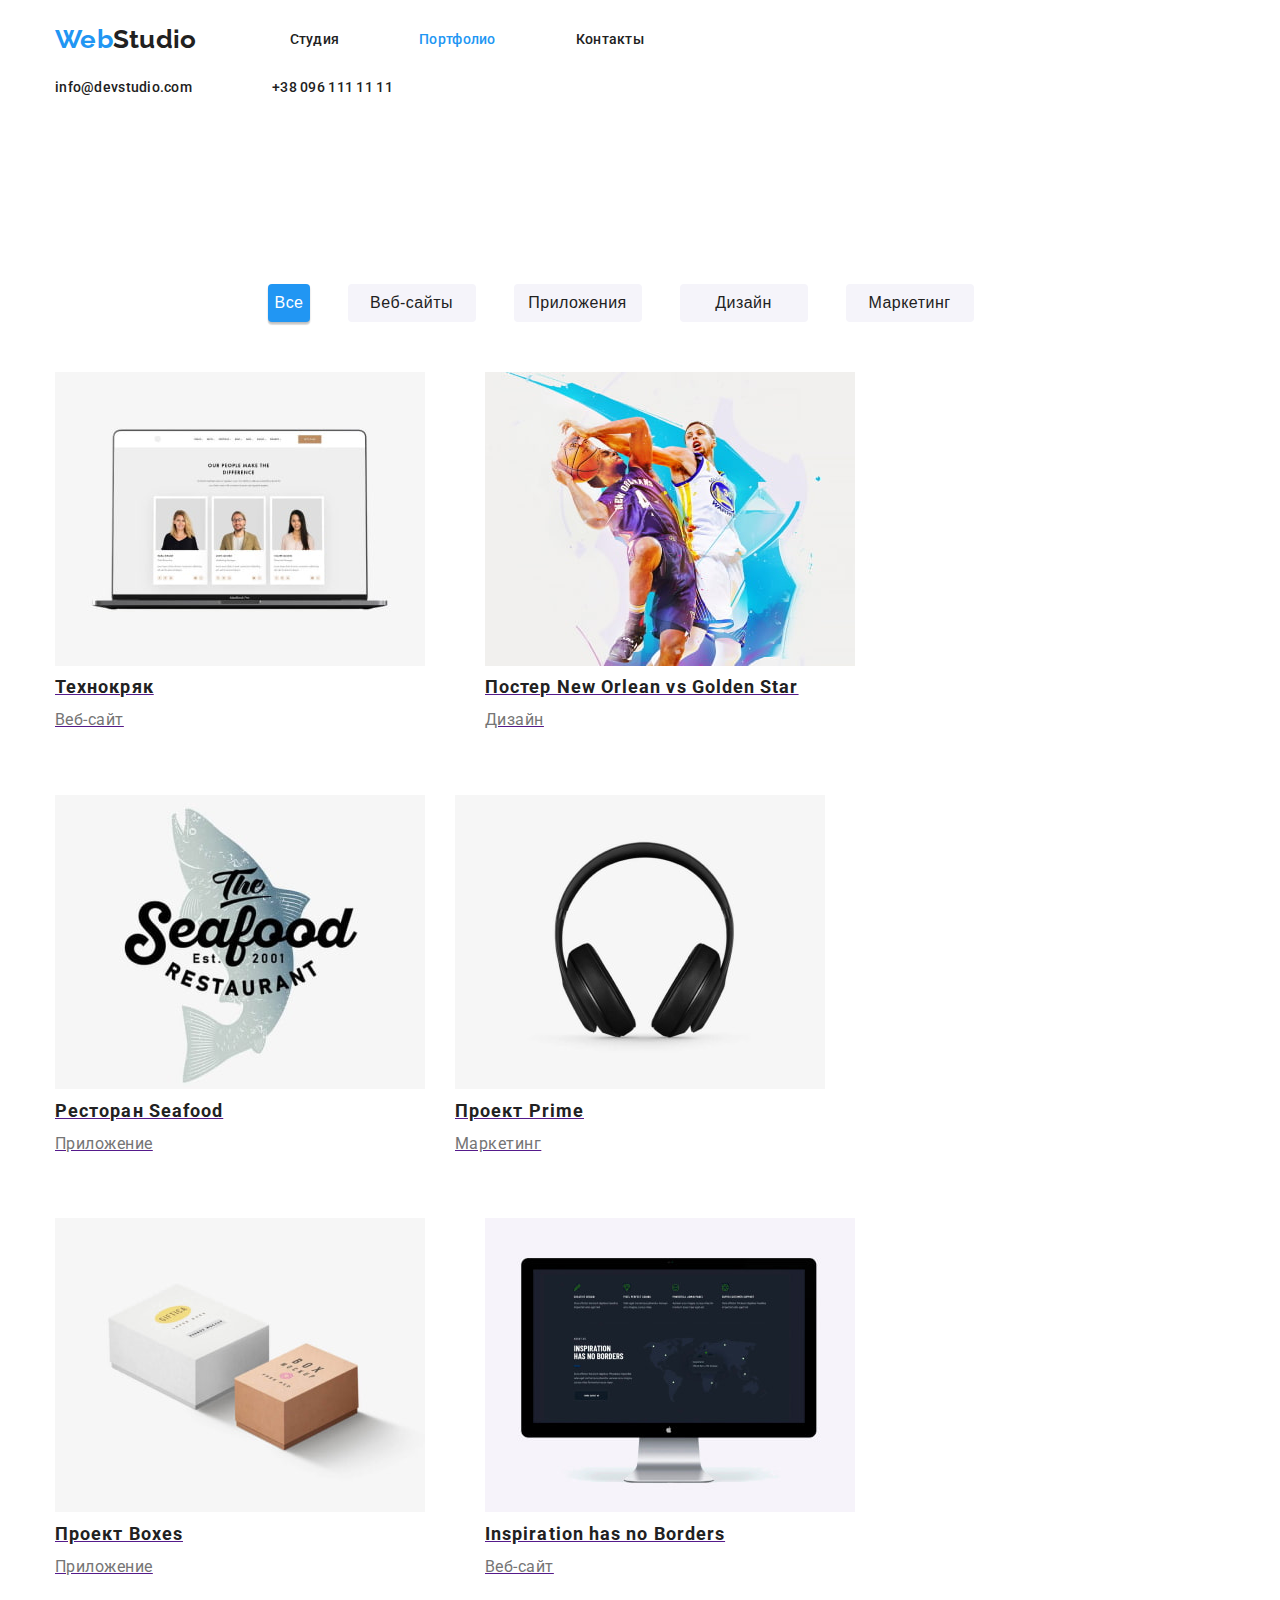
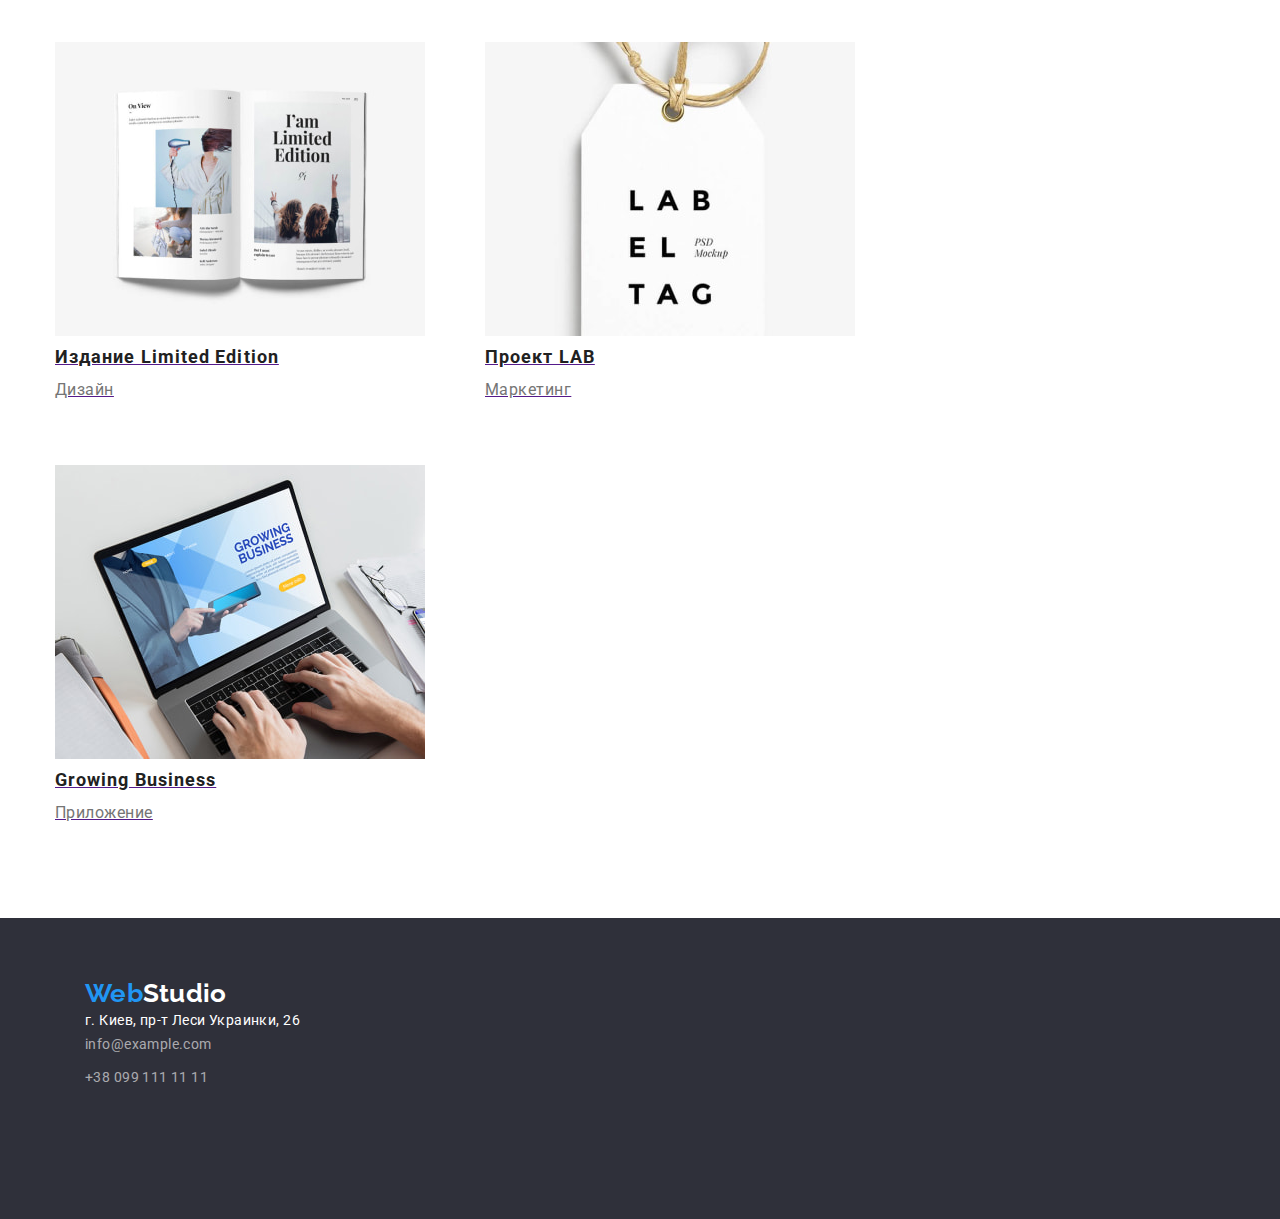
==== commit 0a6b88a5: "dddd" ====
--- a/portfolio.html
+++ b/portfolio.html
@@ -31,8 +31,8 @@
     </ul>
    </header> </div>
  <main>
- <section class="portfolio">
-   <div class="container portfolio">
+ <section class="portfolio section">
+   <div class="container">
    <ul class="all-button"> <li> <button type="button" class="button1">Все</button></li> 
    <li> <button type="button" class="allbuttons">Веб-сайты</button></li> 
    <li> <button type="button" class="allbuttons">Приложения</button></li> 
@@ -81,7 +81,7 @@
 </main>
 
 <footer class="footer">
-  <div class="container footer">
+  <div class="container">
   <a href="./index.html" class="logo-footer">
     <p lang="en"> <span class="logo-fw">Web</span>Studio</p></a>
   <address class="address">г. Киев, пр-т Леси Украинки, 26
--- a/css/styles.css
+++ b/css/styles.css
@@ -21,8 +21,9 @@
     h4,
     h5,
     h6,
-    p { margin: 0; text-decoration: none;}
+    p { margin: 0;}
      ul, ol {margin:0;padding-left:0;}
+     li {margin-right: 30px;}
     button {cursor:pointer;}
     body {
     margin:0 auto; 
@@ -32,21 +33,17 @@
     line-height: 1.17;
     letter-spacing: 0.02em;
     color: #212121;}
-    
+    .section {padding-top: 94px;padding-bottom: 94px;}
     .container {
-        display:flex;
-        flex-direction:row;
         width: 1200px; 
         padding-left: 15px;
         padding-right: 15px;
         margin: 0 auto;
     }
-    
     .section {padding-top: 94px;padding-bottom: 94px;}
     .header {
-        display:flex; 
+        display:flex;
         justify-content: space-around;
-        max-height:80px ;
         align-items: center;
     }
     .logo-blue {color: #2196F3;}
@@ -153,7 +150,7 @@
         line-height: 1.14;
         letter-spacing: 0.03em;
         text-transform: uppercase;
-        color: #212121;}
+        color: #212121;padding-bottom: 10px;}
     .main-text {
         font-weight: 400;
         font-size: 14px;
@@ -161,8 +158,8 @@
         letter-spacing: 0.03em;
         color: #757575; 
         display:flex;
-        padding-right: 30px; 
-        padding-bottom: 179px;}
+        margin-right: 30px; 
+        margin-bottom: 179px;}
     
     
     
@@ -174,14 +171,13 @@
         letter-spacing: 0.03em;
         color: #212121; display: flex; justify-content: center;padding-bottom: 50px;}
     
-    .work {display: flex; flex-wrap:wrap;justify-content: center;}
-    
-    .workphoto {padding-right: 30px;padding-bottom: 94px;}
-    
-    
-    
-    
-    .team {background: #F5F4FA; display:block;flex-wrap: wrap; max-height: 648px;}
+    
+    .workphoto {padding-right: 30px; display: flex;flex-direction: row;}
+    
+    
+    
+    
+    .team {background: #F5F4FA;}
     .team-title {
         font-weight: 700;
         font-size: 36px;
@@ -190,7 +186,7 @@
         letter-spacing: 0.03em;
         color: #212121;
     padding-top: 94px; padding-bottom: 50px;}
-    .team-photo {list-style:none;display:flex; justify-content: space-around;padding-bottom: 94px;}
+    .team-photo {display:flex;}
     .team-name {
         font-weight: 500;
         font-size: 16px;
@@ -205,7 +201,7 @@
     text-align: center;
     letter-spacing: 0.03em;
     color: #757575;padding-top: 10px;padding-bottom:  33px;background-color: #FFFFFF;}
-    .footer {background:#2F303A;display:flex; flex-direction: column; justify-content: flex-start;max-height: 252px;padding-bottom: 60px; padding-left: 60px;}
+    .footer {background:#2F303A; padding-bottom: 60px; padding-left: 60px;padding-top: 60px;}
     
     .logo-fw {color: #2196F3;}
     .logo-footer {text-decoration: none;
@@ -214,8 +210,6 @@
         font-size: 26px;
         line-height: 1.19;
         color: #FFFFFF;
-    padding-top: 60px;
-    padding-bottom: 20px;
     }
     .address {
     font-style: normal;
@@ -223,9 +217,11 @@
     font-size: 14px;
     line-height: 1.71;
     letter-spacing: 0.03em;
-    color: #FFFFFF;}
-    
-    .footer-address {list-style: none;}
+    color: #FFFFFF;padding-bottom: 60px;}
+   
+
+    
+    .footer-address {list-style: none;padding-bottom: 9px;}
     .footer-info {
     text-decoration: none;
     font-style: normal;
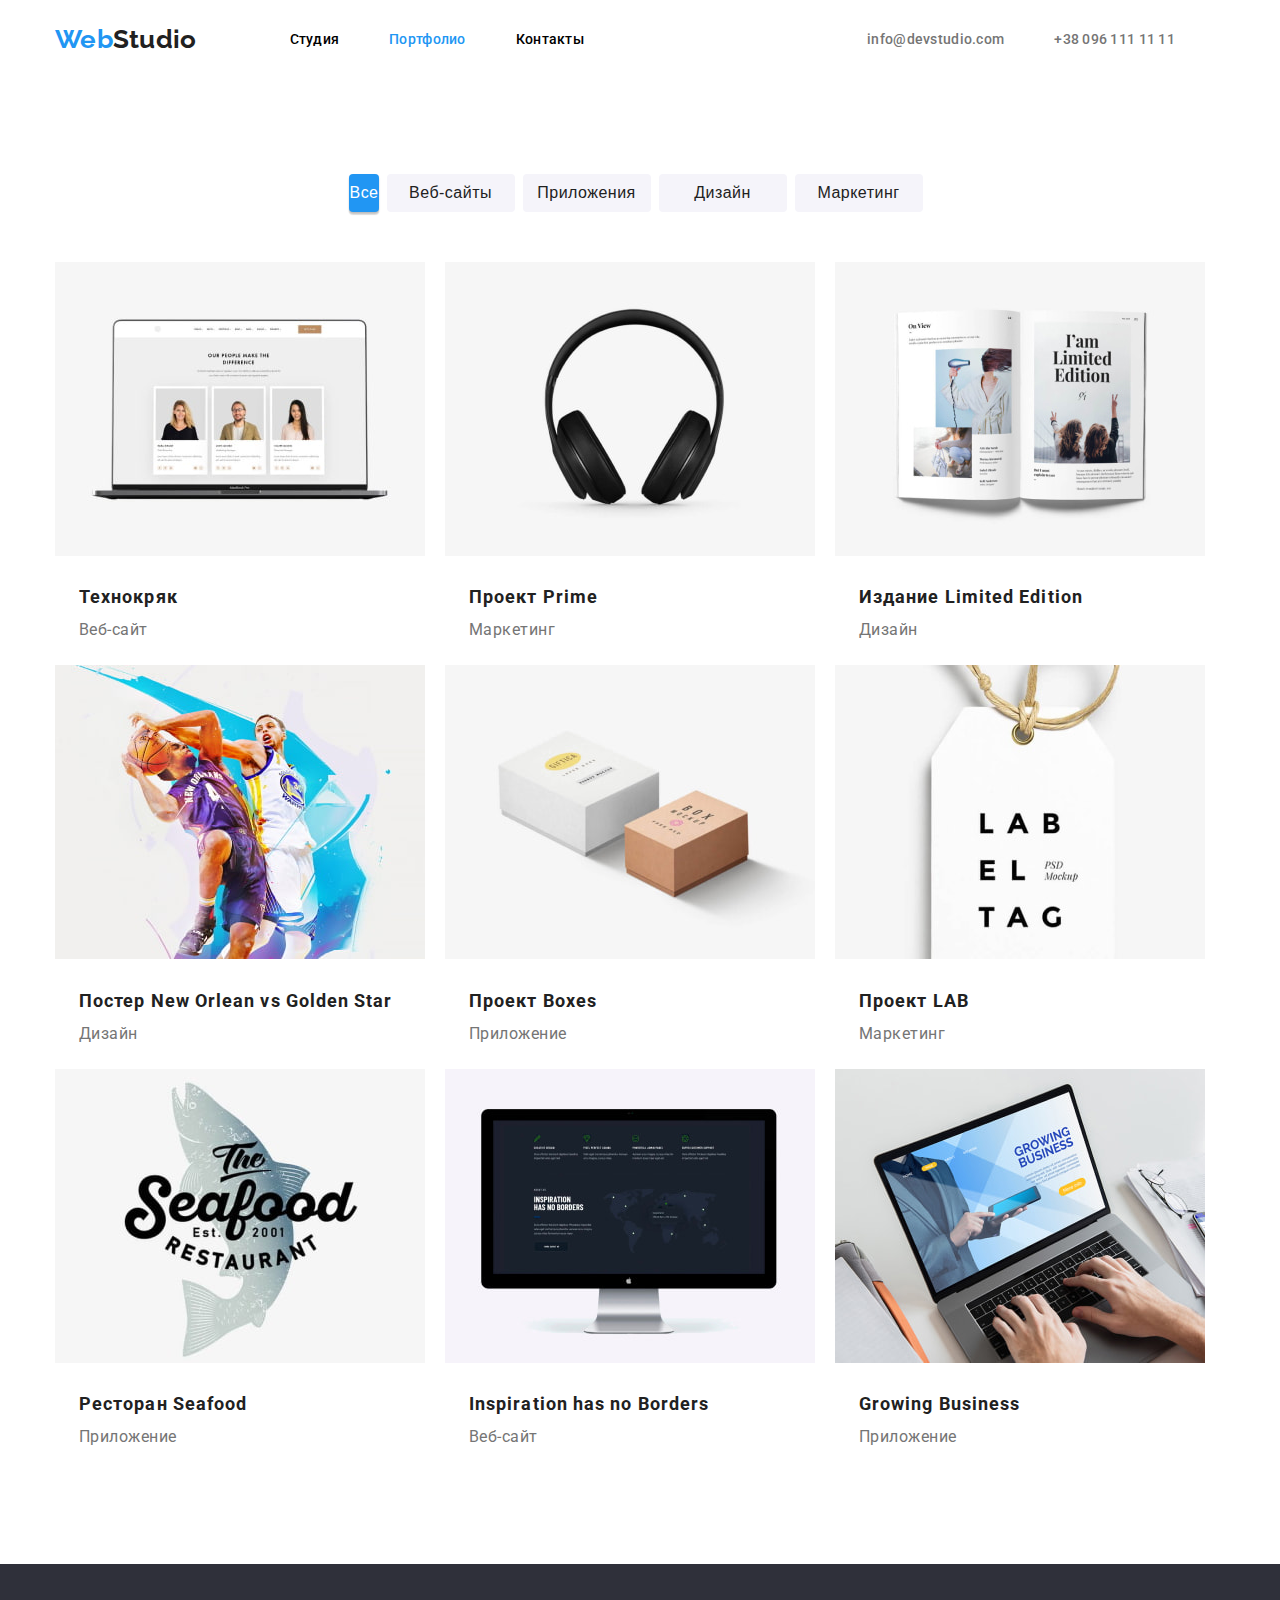
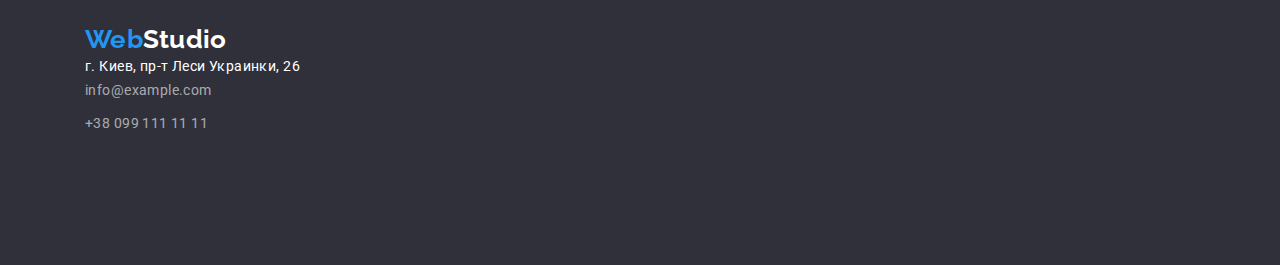
==== commit 980bf2eb: "final" ====
--- a/portfolio.html
+++ b/portfolio.html
@@ -15,7 +15,7 @@
 <body>
   <!--Шапка сайта-->
   <header class="header">
-    <div class="container">
+    <div class="container cheader">
     <nav class="nav">
     <a href="./index.html" class="logo">
       <p lang="en"> <span class="logo-blue">Web</span>Studio</p></a>
@@ -40,42 +40,42 @@
    <li> <button type="button" class="allbuttons">Маркетинг</button></li> </ul>
 
 <ul class="portfolio-list">
-<li class="portfolio-photo portfolio-photo1"><a href="" ><img src="./images/portfolio/work-list/technockryak.jpg" alt="Технокряк" width="370" height="294">
-<h2 class="portfolio-title">Технокряк</h2>
-<p class="portfolio-type">Веб-сайт</p>
+<li class="portfolio-photo"><a href="" ><img src="./images/portfolio/work-list/technockryak.jpg" alt="Технокряк" width="370" height="294">
+<div class="more"> <h2 class="portfolio-title">Технокряк</h2>
+<p class="portfolio-type">Веб-сайт</p></div>
+</a> </li>
+<li class="portfolio-photo"><a href="" ><img src="./images/portfolio/work-list/poster.jpg" alt="Постер" width="370" height="294">
+  <div class="more"> <h2 class="portfolio-title">Постер New Orlean vs Golden Star</h2>
+  <p class="portfolio-type">Дизайн</p></div>
 </a></li>
-<li class="portfolio-photo portfolio-photo1"><a href="" ><img src="./images/portfolio/work-list/poster.jpg" alt="Постер" width="370" height="294">
-  <h2 class="portfolio-title">Постер New Orlean vs Golden Star</h2>
-  <p class="portfolio-type">Дизайн</p>
+<li class="portfolio-photo"><a href="" ><img src="./images/portfolio/work-list/seafood.jpg" alt="Ресторан" width="370" height="294">
+  <div class="more"> <h2 class="portfolio-title">Ресторан Seafood</h2>
+  <p class="portfolio-type">Приложение</p></div>
 </a></li>
-<li class="portfolio-photo "><a href="" ><img src="./images/portfolio/work-list/seafood.jpg" alt="Ресторан" width="370" height="294">
-  <h2 class="portfolio-title">Ресторан Seafood</h2>
-  <p class="portfolio-type">Приложение</p>
+<li class="portfolio-photo"><a href="" ><img src="./images/portfolio/work-list/prime.jpg" alt="Проект Prime" width="370" height="294">
+  <div class="more"> <h2 class="portfolio-title">Проект Prime</h2>
+  <p class="portfolio-type">Маркетинг</p></div>
 </a></li>
-<li class="portfolio-phot portfolio-photo1"><a href="" ><img src="./images/portfolio/work-list/prime.jpg" alt="Проект Prime" width="370" height="294">
-  <h2 class="portfolio-title">Проект Prime</h2>
-  <p class="portfolio-type">Маркетинг</p>
-</a></li>
-<li class="portfolio-photo portfolio-photo1"><a href="" ><img src="./images/portfolio/work-list/boxes.jpg" alt="Проект Boxes" width="370" height="294">
-  <h2 class="portfolio-title">Проект Boxes</h2>
-  <p class="portfolio-type">Приложение</p>
+<li class="portfolio-photo"><a href="" ><img src="./images/portfolio/work-list/boxes.jpg" alt="Проект Boxes" width="370" height="294">
+  <div class="more"> <h2 class="portfolio-title">Проект Boxes</h2>
+  <p class="portfolio-type">Приложение</p></div>
 </a></li>
 <li class="portfolio-photo"><a href="" ><img src="./images/portfolio/work-list/inspiration.jpg" alt="Inspiration" width="370" height="294">
-  <h2 class="portfolio-title">Inspiration has no Borders</h2>
-  <p class="portfolio-type">Веб-сайт</p>
+  <div class="more"> <h2 class="portfolio-title">Inspiration has no Borders</h2>
+  <p class="portfolio-type">Веб-сайт</p></div>
 </a></li>
-<li class="portfolio-photo portfolio-photo1"><a href="" ><img src="./images/portfolio/work-list/limited-edition.jpg" alt="Издание" width="370" height="294">
-  <h2 class="portfolio-title">Издание Limited Edition</h2>
-  <p class="portfolio-type">Дизайн</p>
+<li class="portfolio-photo"><a href="" ><img src="./images/portfolio/work-list/limited-edition.jpg" alt="Издание" width="370" height="294">
+  <div class="more"> <h2 class="portfolio-title">Издание Limited Edition</h2>
+  <p class="portfolio-type">Дизайн</p></div>
 </a></li>
-<li class="portfolio-photo portfolio-photo1"><a href="" ><img src="./images/portfolio/work-list/lab.jpg" alt="Проект LAB" width="370" height="294">
-  <h2 class="portfolio-title">Проект LAB</h2>
-  <p class="portfolio-type">Маркетинг</p>
+<li class="portfolio-photo"><a href="" ><img src="./images/portfolio/work-list/lab.jpg" alt="Проект LAB" width="370" height="294">
+  <div class="more">  <h2 class="portfolio-title">Проект LAB</h2>
+  <p class="portfolio-type">Маркетинг</p></div>
 </a></li>
 <li class="portfolio-photo"><a href="" ><img src="./images/portfolio/work-list/growing-business.jpg" alt="Growing Business" width="370" height="294">
-  <h2 class="portfolio-title">Growing Business</h2>
-  <p class="portfolio-type">Приложение</p>
-</a></li>
+  <div class="more">  <h2 class="portfolio-title">Growing Business</h2>
+  <p class="portfolio-type">Приложение</p> </div>
+</a></li> 
 </ul>
 </section> </div>
 </main>
--- a/css/styles.css
+++ b/css/styles.css
@@ -13,6 +13,7 @@
     padding:0;
     list-style:none;
     box-sizing:border-box;
+    text-decoration: none;
     }
     
     h1,
@@ -23,7 +24,7 @@
     h6,
     p { margin: 0;}
      ul, ol {margin:0;padding-left:0;}
-     li {margin-right: 30px;}
+     
     button {cursor:pointer;}
     body {
     margin:0 auto; 
@@ -41,11 +42,6 @@
         margin: 0 auto;
     }
     .section {padding-top: 94px;padding-bottom: 94px;}
-    .header {
-        display:flex;
-        justify-content: space-around;
-        align-items: center;
-    }
     .logo-blue {color: #2196F3;}
     .logo{
         display:flex;
@@ -59,7 +55,7 @@
         align-items: center;
         padding-top: 24px;
         padding-bottom:25px ;}
-    
+.cheader {display: flex;}
     .site-nav{
     list-style:none;
     font-weight: 500;
@@ -70,22 +66,21 @@
     justify-content:space-around;
     padding-top: 32px;
     padding-bottom: 32px;
-    
-    }
-     
-    .link {text-decoration: none; list-style:none; color: #212121;margin-right: 50px;}
+    }
+    .list {color: black;}
+    .contact {color: #757575;}
+    .link {text-decoration: none;list-style:none; margin-right: 50px;}
     .link:hover, .link:focus{color:  #2196F3}
     .communication {
         text-decoration:none; list-style:none;
         font-weight: 500;
         font-size: 14px;
         line-height: 1.14;
-        color: #757575;
         display:flex;
         align-items: center; 
         margin-left: auto;
     }
-    
+
     .hero {
     background: #2F303A;
     color: #FFFFFF;
@@ -94,13 +89,13 @@
     line-height: 1.36;
     text-align: center;
     letter-spacing: 0.06em;
-    text-transform: uppercase;
     display: flex;
-      flex-direction: column;
-      justify-content: center;
-      align-items: center;
-      
-    }
+    flex-direction: column;
+    justify-content: center;
+    align-items: center; 
+    }
+    .order {max-height: 50px; max-width: 200px;}
+
     .hero-section {
         padding-top: 200px;
         padding-bottom: 200px;
@@ -119,6 +114,18 @@
     }
     
     .button {
+        padding: 10px 32px; 
+        font-size: 16px;
+        line-height: 1.88;
+        display: flex;
+        align-items: center;
+        text-align: center;
+        letter-spacing: 0.06em;
+        color: #FFFFFF;
+        background: #2196F3;
+        box-shadow: 0px 1px 1px rgba(0, 0, 0, 0);
+        border-radius: 4px;cursor:pointer;}
+    .button:hover {
         font-weight: 700;
         font-size: 16px;
         line-height: 1.87;
@@ -127,19 +134,8 @@
         text-align: center;
         letter-spacing: 0.06em;
         color: #FFFFFF;
-        background: #2196F3;
-        box-shadow: 0px 1px 1px rgba(0, 0, 0, 0);
-        border-radius: 4px;}
-    .button:hover {
-        font-weight: 700;
-        font-size: 16px;
-        line-height: 1.87;
-        display: flex;
-        align-items: center;
-        text-align: center;
-        letter-spacing: 0.06em;
-        color: #FFFFFF;
-        background: #188CE8;}
+        background: #188CE8;
+        }
     
     .main { list-style: none; background:#FFFFFF; 
         display:flex;
@@ -158,10 +154,7 @@
         letter-spacing: 0.03em;
         color: #757575; 
         display:flex;
-        margin-right: 30px; 
-        margin-bottom: 179px;}
-    
-    
+        margin-right: 30px;}
     
     .work-title {
         font-weight: 700;
@@ -169,15 +162,16 @@
         line-height: 1.16;
         text-align: center;
         letter-spacing: 0.03em;
-        color: #212121; display: flex; justify-content: center;padding-bottom: 50px;}
+        color: #212121;padding-bottom: 50px;}
     
     
     .workphoto {padding-right: 30px; display: flex;flex-direction: row;}
     
-    
+    .work {display: flex;}
     
     
     .team {background: #F5F4FA;}
+    .people {padding-right: 30px;}
     .team-title {
         font-weight: 700;
         font-size: 36px;
@@ -200,7 +194,8 @@
     line-height: 1.18;
     text-align: center;
     letter-spacing: 0.03em;
-    color: #757575;padding-top: 10px;padding-bottom:  33px;background-color: #FFFFFF;}
+    color: #757575;padding-top: 10px;padding-bottom:  33px;background-color: #FFFFFF;
+    box-shadow: rgba(0, 0, 0, 0.2);}
     .footer {background:#2F303A; padding-bottom: 60px; padding-left: 60px;padding-top: 60px;}
     
     .logo-fw {color: #2196F3;}
@@ -244,11 +239,10 @@
     color: #212121;}
     
     .portfolio-type {
-    font-weight: 400;
+    color: #757575;
     font-size: 16px;
     line-height: 1.87;
-    letter-spacing: 0.03em;
-    color: #757575;}
+    letter-spacing: 0.03em;}
     
     button {
        
@@ -270,8 +264,6 @@
         box-sizing: border-box;
         background-color: -internal-light-dark(rgb(239, 239, 239), rgb(59, 59, 59));
         margin: 0em;
-        padding: 1px 6px;
-        border-width: 2px;
         border-style: outset;
         border-color: -internal-light-dark(rgb(118, 118, 118), rgb(133, 133, 133));
         border-image: initial;
@@ -282,9 +274,10 @@
     line-height:1.62;
     text-align: center;
     letter-spacing: 0.03em;
-    color: #212121; display: flex; justify-content: center; align-items: center;}
-    
-    .all-button {list-style: none;display: flex;padding-top: 94px; justify-content: center; padding-bottom: 50px;}
+    color: #212121; display: flex; justify-content: center; align-items: center;
+padding-right: 0px;}
+    
+    .all-button {list-style: none;display: flex; justify-content: center; margin-bottom: 50px;}
     .button1 {
         border:0;
         font-weight: 500;
@@ -325,8 +318,7 @@
         border-radius: 4px;}
     
       nav {display: flex; align-items: center;}  
-          
-    .portfolio-list {display: flex;flex-wrap: wrap;min-height: 1170px;}    
-    .portfolio-photo1 {padding-right: 30px;}
-    .portfolio-type {padding-bottom: 60px;}
-    +    
+.portfolio-list {display:flex; flex-wrap:wrap; height: 1272px; flex-direction: column; width: 1170px;}
+.portfolio-list:nth-child(3n + 1) {padding-right: 0px;}
+.more {padding-left: 24px;padding-right:24px ;padding-top: 20px;padding-bottom: 20px;}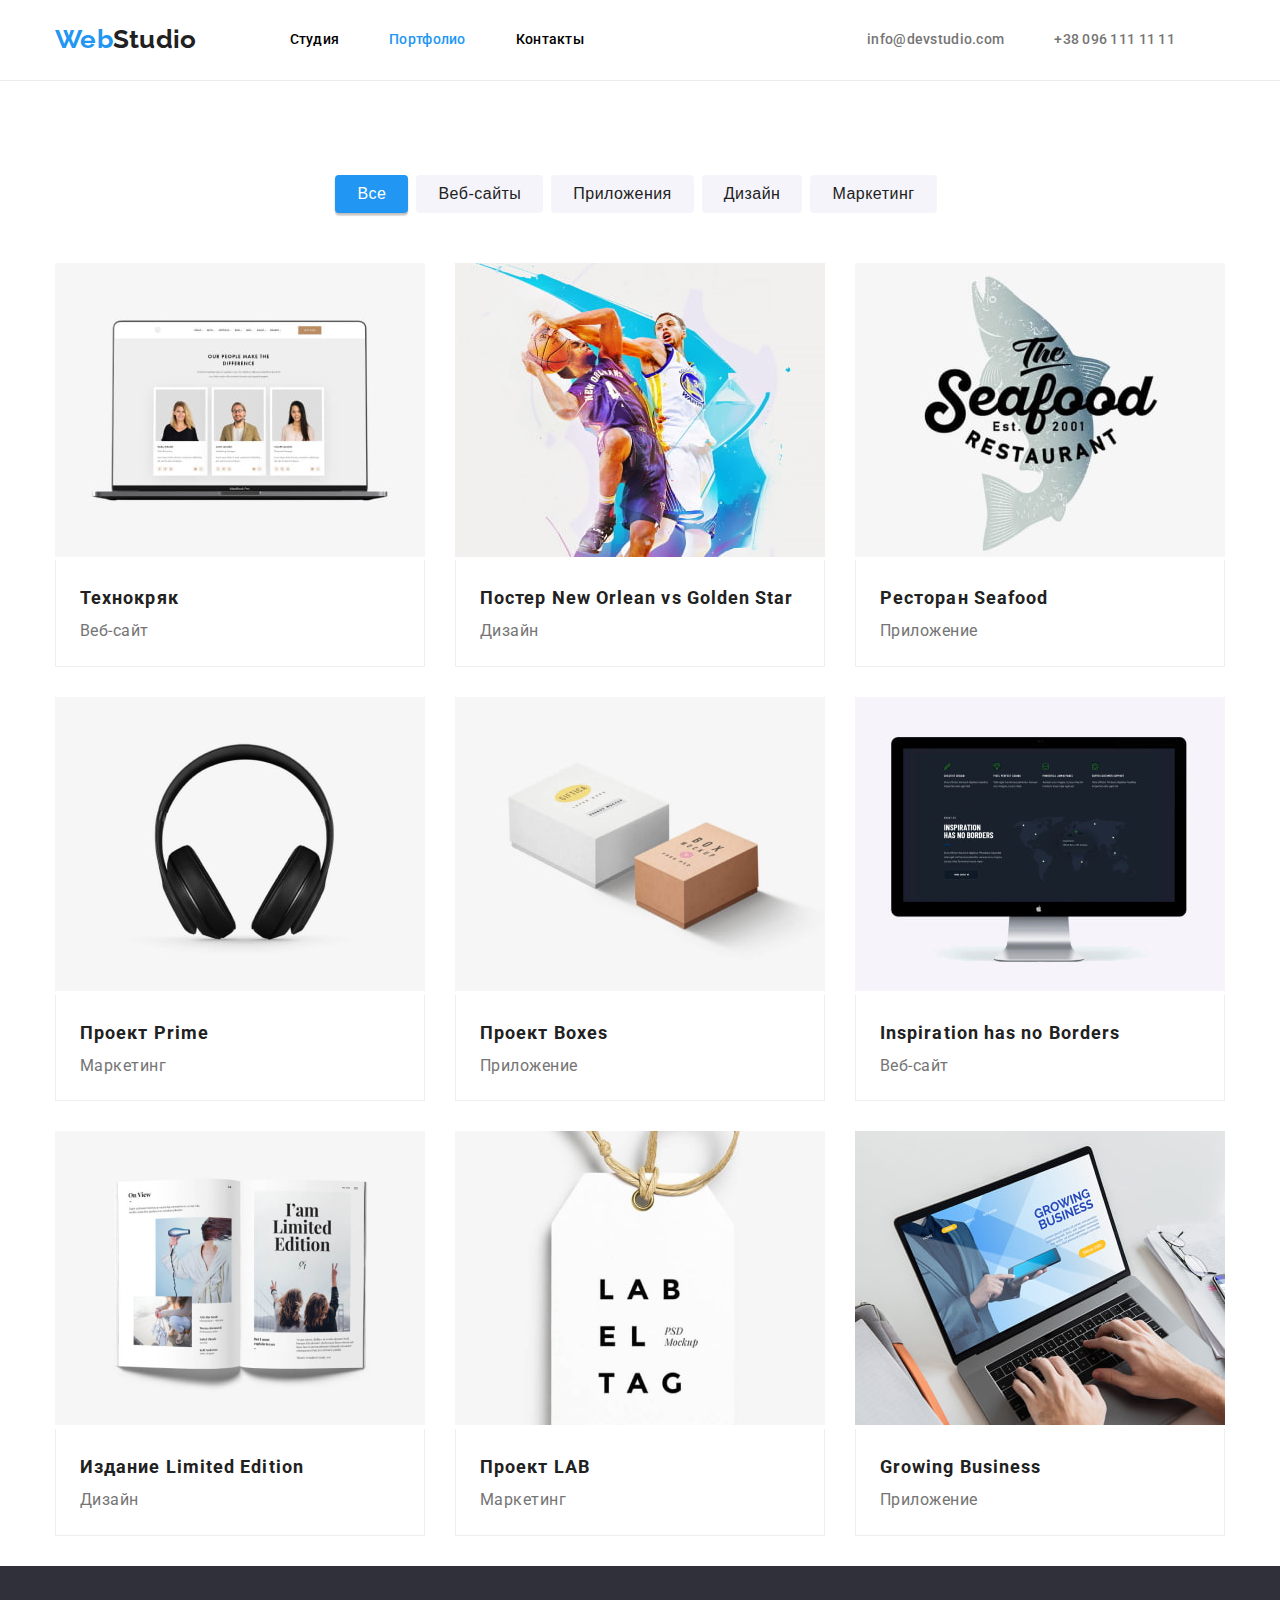
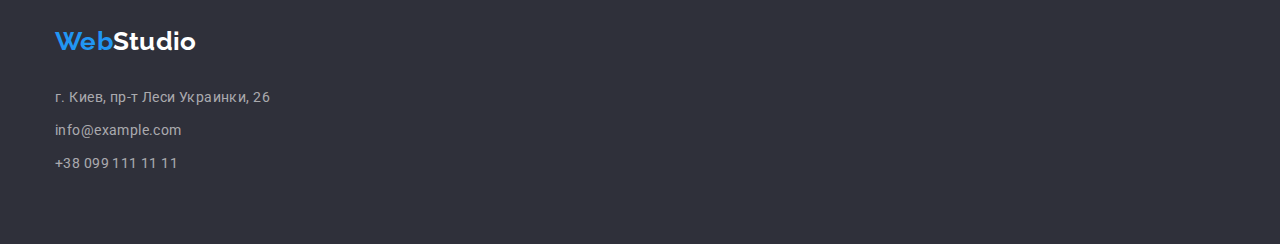
==== commit 1e6c6a08: "finish" ====
--- a/portfolio.html
+++ b/portfolio.html
@@ -84,10 +84,12 @@
   <div class="container">
   <a href="./index.html" class="logo-footer">
     <p lang="en"> <span class="logo-fw">Web</span>Studio</p></a>
-  <address class="address">г. Киев, пр-т Леси Украинки, 26
+  <address>
 <ul>
+ <li class="footer-address city">  
+<a href="" class="footer-info">г. Киев, пр-т Леси Украинки, 26</a></li>
 <li class="footer-address">
-  <a href="mailto:info@example.com" class="footer-info">info@example.com</a>
+<a href="mailto:info@example.com" class="footer-info">info@example.com</a>
 </li>
 <li class="footer-address">
   <a href="tel:+380991111111" class="footer-info">+38 099 111 11 11</a>
--- a/css/styles.css
+++ b/css/styles.css
@@ -28,12 +28,12 @@
     button {cursor:pointer;}
     body {
     margin:0 auto; 
-    
     font-family:"Roboto", sans-serif;
     font-size: 14px;
     line-height: 1.17;
     letter-spacing: 0.02em;
     color: #212121;}
+
     .section {padding-top: 94px;padding-bottom: 94px;}
     .container {
         width: 1200px; 
@@ -41,7 +41,7 @@
         padding-right: 15px;
         margin: 0 auto;
     }
-    .section {padding-top: 94px;padding-bottom: 94px;}
+    .style {padding-top: 0px;}
     .logo-blue {color: #2196F3;}
     .logo{
         display:flex;
@@ -56,6 +56,7 @@
         padding-top: 24px;
         padding-bottom:25px ;}
 .cheader {display: flex;}
+.header {border-bottom: 1px solid #ECECEC;}
     .site-nav{
     list-style:none;
     font-weight: 500;
@@ -64,12 +65,11 @@
     display:flex; 
     align-items: center;
     justify-content:space-around;
-    padding-top: 32px;
-    padding-bottom: 32px;
     }
     .list {color: black;}
     .contact {color: #757575;}
-    .link {text-decoration: none;list-style:none; margin-right: 50px;}
+    .link {text-decoration: none;list-style:none; margin-right: 50px; padding-top: 32px;
+        padding-bottom: 32px;}
     .link:hover, .link:focus{color:  #2196F3}
     .communication {
         text-decoration:none; list-style:none;
@@ -110,7 +110,7 @@
         color: #FFFFFF;
         display:flex; 
         max-width: 696px;
-        margin-bottom: 50px;
+        margin-bottom: 30px;
     }
     
     .button {
@@ -126,7 +126,7 @@
         box-shadow: 0px 1px 1px rgba(0, 0, 0, 0);
         border-radius: 4px;cursor:pointer;}
     .button:hover {
-        font-weight: 700;
+        padding: 10px 32px; 
         font-size: 16px;
         line-height: 1.87;
         display: flex;
@@ -146,15 +146,14 @@
         line-height: 1.14;
         letter-spacing: 0.03em;
         text-transform: uppercase;
-        color: #212121;padding-bottom: 10px;}
+        color: #212121;margin-bottom: 10px;}
     .main-text {
         font-weight: 400;
         font-size: 14px;
         line-height: 1.71;
         letter-spacing: 0.03em;
         color: #757575; 
-        display:flex;
-        margin-right: 30px;}
+        display:flex;}
     
     .work-title {
         font-weight: 700;
@@ -162,16 +161,16 @@
         line-height: 1.16;
         text-align: center;
         letter-spacing: 0.03em;
-        color: #212121;padding-bottom: 50px;}
-    
-    
-    .workphoto {padding-right: 30px; display: flex;flex-direction: row;}
+        color: #212121;margin-bottom: 50px;}
+    
+    .inform { margin-right: 30px;}
+    .workphoto {display: block;max-width: 100%;height: auto;margin-right: 30px;}
     
     .work {display: flex;}
     
     
     .team {background: #F5F4FA;}
-    .people {padding-right: 30px;}
+    .people {margin-right: 30px;}
     .team-title {
         font-weight: 700;
         font-size: 36px;
@@ -179,7 +178,7 @@
         text-align: center;
         letter-spacing: 0.03em;
         color: #212121;
-    padding-top: 94px; padding-bottom: 50px;}
+    margin-bottom: 50px;}
     .team-photo {display:flex;}
     .team-name {
         font-weight: 500;
@@ -196,7 +195,8 @@
     letter-spacing: 0.03em;
     color: #757575;padding-top: 10px;padding-bottom:  33px;background-color: #FFFFFF;
     box-shadow: rgba(0, 0, 0, 0.2);}
-    .footer {background:#2F303A; padding-bottom: 60px; padding-left: 60px;padding-top: 60px;}
+    .images {display: block; max-width: 100%; height:auto;}
+    .footer {background:#2F303A; padding-bottom: 60px; padding-top: 60px;}
     
     .logo-fw {color: #2196F3;}
     .logo-footer {text-decoration: none;
@@ -204,20 +204,24 @@
         font-weight: 700;
         font-size: 26px;
         line-height: 1.19;
-        color: #FFFFFF;
-    }
+        color: #FFFFFF;}
     .address {
+  
+    font-family: 'Roboto';
     font-style: normal;
     font-weight: 400;
     font-size: 14px;
     line-height: 1.71;
     letter-spacing: 0.03em;
-    color: #FFFFFF;padding-bottom: 60px;}
-   
-
-    
-    .footer-address {list-style: none;padding-bottom: 9px;}
+    color: #FFFFFF;}
+
+
+
+    
+    .footer-address {list-style: none;}
+  
     .footer-info {
+    font-family: 'Roboto'; 
     text-decoration: none;
     font-style: normal;
     font-weight: 400;
@@ -225,11 +229,15 @@
     line-height: 1.71;
     letter-spacing: 0.03em;
     color: rgba(255, 255, 255, 0.6);
-    }
-    
+    margin-bottom: 9px;
+    margin-top: 9px;
+    display:block;
+    }
     .footer .footer-info:hover,
     .footer .footer-info:focus {
-      color: var(--color-accent);}
+      color:  #2196F3;}
+
+
     .portfolio {list-style: none; display: block; padding-bottom: 30px;}
     .portfolio-title {
     font-weight: 700;
@@ -285,7 +293,7 @@
         line-height: 1.62;
         text-align: center;
         letter-spacing: 0.03em;
-        height: 38px;
+       padding: 6px 22px;
         color: #FFFFFF;
         background: #2196F3;
         box-shadow: 0px 3px 1px rgba(0, 0, 0, 0.1), 0px 1px 2px rgba(0, 0, 0, 0.08), 0px 2px 2px rgba(0, 0, 0, 0.12);
@@ -299,8 +307,7 @@
         text-align: center;
         letter-spacing: 0.03em;
         color: #212121;
-    width: 128px;
-    height: 38px;
+   padding: 6px 22px;
     left: 576px;
     top: 174px;
     background: #F5F4FA;
@@ -319,6 +326,11 @@
     
       nav {display: flex; align-items: center;}  
     
-.portfolio-list {display:flex; flex-wrap:wrap; height: 1272px; flex-direction: column; width: 1170px;}
+.portfolio-list {display:flex; flex-wrap:wrap; gap:30px;}
 .portfolio-list:nth-child(3n + 1) {padding-right: 0px;}
-.more {padding-left: 24px;padding-right:24px ;padding-top: 20px;padding-bottom: 20px;}+.more {padding-left: 24px;padding-right:24px; padding-top: 20px; padding-bottom: 20px;
+    border-left:1px solid #EEEEEE; 
+    border-right: 1px solid #EEEEEE;
+    border-bottom: 1px solid #EEEEEE;}
+    .city {padding-top: 20px;}
+   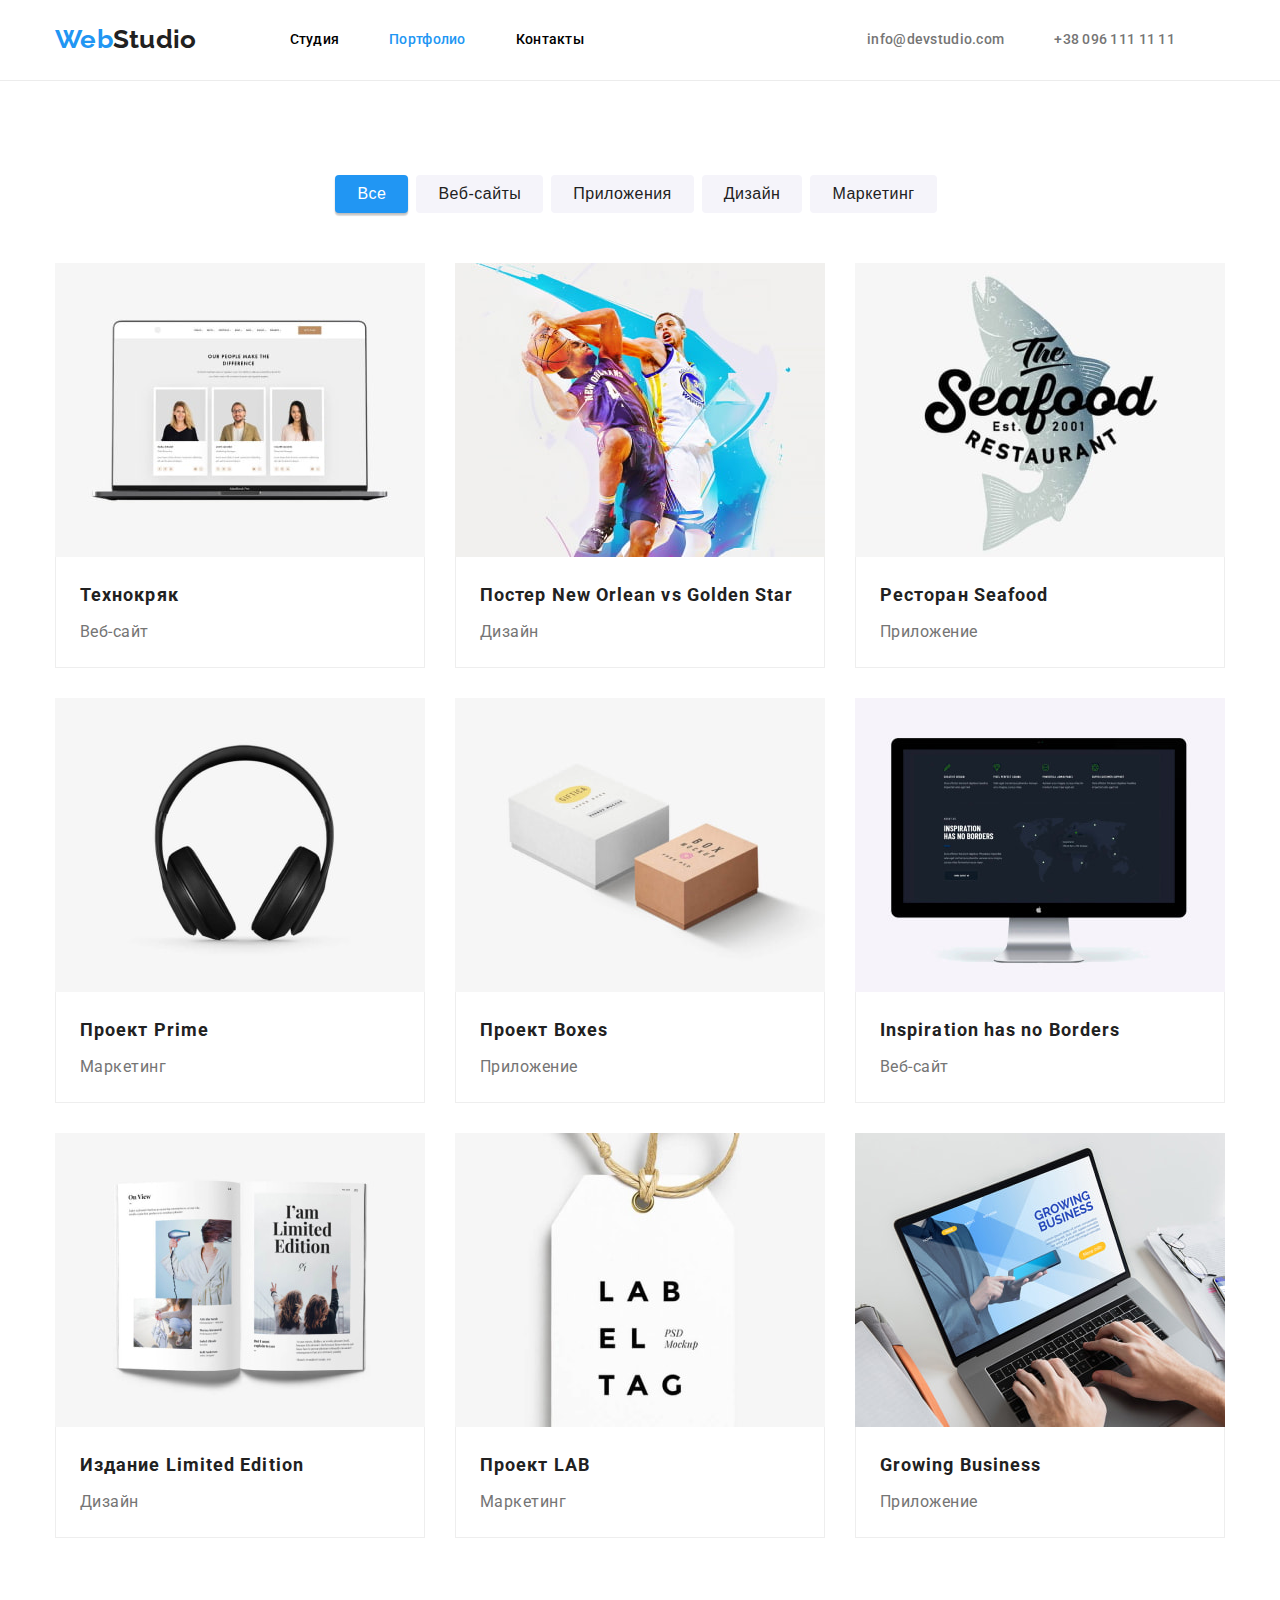
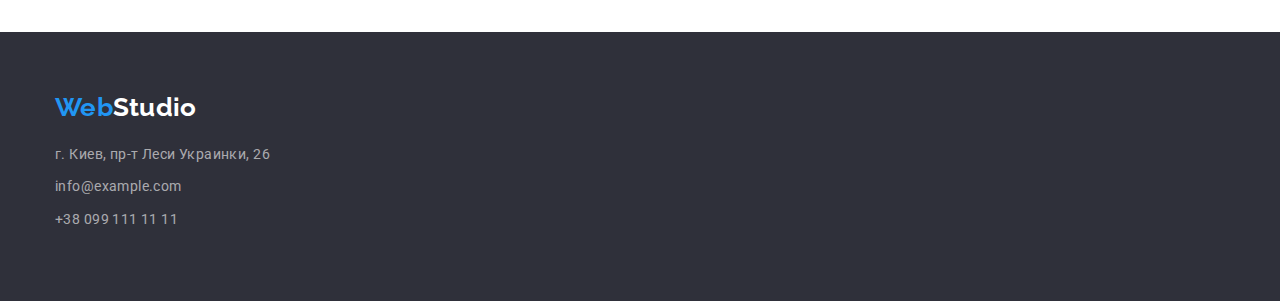
==== commit 5b2b4a98: "end" ====
--- a/portfolio.html
+++ b/portfolio.html
@@ -40,39 +40,39 @@
    <li> <button type="button" class="allbuttons">Маркетинг</button></li> </ul>
 
 <ul class="portfolio-list">
-<li class="portfolio-photo"><a href="" ><img src="./images/portfolio/work-list/technockryak.jpg" alt="Технокряк" width="370" height="294">
+<li class="portfolio-photo"><a href="" ><img src="./images/portfolio/work-list/technockryak.jpg" alt="Технокряк" width="370" height="294" class="posters">
 <div class="more"> <h2 class="portfolio-title">Технокряк</h2>
 <p class="portfolio-type">Веб-сайт</p></div>
 </a> </li>
-<li class="portfolio-photo"><a href="" ><img src="./images/portfolio/work-list/poster.jpg" alt="Постер" width="370" height="294">
+<li class="portfolio-photo"><a href="" ><img src="./images/portfolio/work-list/poster.jpg" alt="Постер" width="370" height="294" class="posters">
   <div class="more"> <h2 class="portfolio-title">Постер New Orlean vs Golden Star</h2>
   <p class="portfolio-type">Дизайн</p></div>
 </a></li>
-<li class="portfolio-photo"><a href="" ><img src="./images/portfolio/work-list/seafood.jpg" alt="Ресторан" width="370" height="294">
+<li class="portfolio-photo"><a href="" ><img src="./images/portfolio/work-list/seafood.jpg" alt="Ресторан" width="370" height="294" class="posters">
   <div class="more"> <h2 class="portfolio-title">Ресторан Seafood</h2>
   <p class="portfolio-type">Приложение</p></div>
 </a></li>
-<li class="portfolio-photo"><a href="" ><img src="./images/portfolio/work-list/prime.jpg" alt="Проект Prime" width="370" height="294">
+<li class="portfolio-photo"><a href="" ><img src="./images/portfolio/work-list/prime.jpg" alt="Проект Prime" width="370" height="294" class="posters">
   <div class="more"> <h2 class="portfolio-title">Проект Prime</h2>
   <p class="portfolio-type">Маркетинг</p></div>
 </a></li>
-<li class="portfolio-photo"><a href="" ><img src="./images/portfolio/work-list/boxes.jpg" alt="Проект Boxes" width="370" height="294">
+<li class="portfolio-photo"><a href="" ><img src="./images/portfolio/work-list/boxes.jpg" alt="Проект Boxes" width="370" height="294" class="posters">
   <div class="more"> <h2 class="portfolio-title">Проект Boxes</h2>
   <p class="portfolio-type">Приложение</p></div>
 </a></li>
-<li class="portfolio-photo"><a href="" ><img src="./images/portfolio/work-list/inspiration.jpg" alt="Inspiration" width="370" height="294">
+<li class="portfolio-photo"><a href="" ><img src="./images/portfolio/work-list/inspiration.jpg" alt="Inspiration" width="370" height="294" class="posters">
   <div class="more"> <h2 class="portfolio-title">Inspiration has no Borders</h2>
   <p class="portfolio-type">Веб-сайт</p></div>
 </a></li>
-<li class="portfolio-photo"><a href="" ><img src="./images/portfolio/work-list/limited-edition.jpg" alt="Издание" width="370" height="294">
+<li class="portfolio-photo"><a href="" ><img src="./images/portfolio/work-list/limited-edition.jpg" alt="Издание" width="370" height="294" class="posters">
   <div class="more"> <h2 class="portfolio-title">Издание Limited Edition</h2>
   <p class="portfolio-type">Дизайн</p></div>
 </a></li>
-<li class="portfolio-photo"><a href="" ><img src="./images/portfolio/work-list/lab.jpg" alt="Проект LAB" width="370" height="294">
+<li class="portfolio-photo"><a href="" ><img src="./images/portfolio/work-list/lab.jpg" alt="Проект LAB" width="370" height="294" class="posters">
   <div class="more">  <h2 class="portfolio-title">Проект LAB</h2>
   <p class="portfolio-type">Маркетинг</p></div>
 </a></li>
-<li class="portfolio-photo"><a href="" ><img src="./images/portfolio/work-list/growing-business.jpg" alt="Growing Business" width="370" height="294">
+<li class="portfolio-photo"><a href="" ><img src="./images/portfolio/work-list/growing-business.jpg" alt="Growing Business" width="370" height="294" class="posters">
   <div class="more">  <h2 class="portfolio-title">Growing Business</h2>
   <p class="portfolio-type">Приложение</p> </div>
 </a></li> 
--- a/css/styles.css
+++ b/css/styles.css
@@ -164,13 +164,15 @@
         color: #212121;margin-bottom: 50px;}
     
     .inform { margin-right: 30px;}
-    .workphoto {display: block;max-width: 100%;height: auto;margin-right: 30px;}
+    .photowork {margin-right: 30px;}
+    .workphoto {display: block;max-width: 100%;height: auto;}
     
     .work {display: flex;}
     
     
     .team {background: #F5F4FA;}
-    .people {margin-right: 30px;}
+    .people {margin-right: 30px;box-shadow: 0px 1px 3px rgba(0, 0, 0, 0.12), 0px 1px 1px rgba(0, 0, 0, 0.14), 0px 2px 1px rgba(0, 0, 0, 0.2);
+        border-radius: 0px 0px 4px 4px;background-color: #FFFFFF;}
     .team-title {
         font-weight: 700;
         font-size: 36px;
@@ -186,25 +188,27 @@
         line-height: 1.18;
         text-align: center;
         letter-spacing: 0.03em;
-        color: #212121; padding-top: 30px;background-color: #FFFFFF;}
+        color: #212121; margin-top: 30px;background-color: #FFFFFF;}
     .team-job {
     font-weight: 400;
     font-size: 16px;
     line-height: 1.18;
     text-align: center;
     letter-spacing: 0.03em;
-    color: #757575;padding-top: 10px;padding-bottom:  33px;background-color: #FFFFFF;
+    color: #757575;margin-top: 10px;margin-bottom:  33px;background-color: #FFFFFF;
     box-shadow: rgba(0, 0, 0, 0.2);}
     .images {display: block; max-width: 100%; height:auto;}
     .footer {background:#2F303A; padding-bottom: 60px; padding-top: 60px;}
     
     .logo-fw {color: #2196F3;}
-    .logo-footer {text-decoration: none;
+    .logo-footer {
+        display: block;
+        text-decoration: none;
         font-family: 'Raleway';
         font-weight: 700;
         font-size: 26px;
         line-height: 1.19;
-        color: #FFFFFF;}
+        color: #FFFFFF;margin-bottom: 20px;}
     .address {
   
     font-family: 'Roboto';
@@ -238,13 +242,14 @@
       color:  #2196F3;}
 
 
-    .portfolio {list-style: none; display: block; padding-bottom: 30px;}
+    
     .portfolio-title {
     font-weight: 700;
     font-size: 18px;
     line-height: 2;
     letter-spacing: 0.06em;
-    color: #212121;}
+    color: #212121;
+margin-bottom: 4px;}
     
     .portfolio-type {
     color: #757575;
@@ -325,12 +330,12 @@
         border-radius: 4px;}
     
       nav {display: flex; align-items: center;}  
-    
+ .posters {display: block; max-width:  100%; height: auto;}   
 .portfolio-list {display:flex; flex-wrap:wrap; gap:30px;}
 .portfolio-list:nth-child(3n + 1) {padding-right: 0px;}
 .more {padding-left: 24px;padding-right:24px; padding-top: 20px; padding-bottom: 20px;
     border-left:1px solid #EEEEEE; 
     border-right: 1px solid #EEEEEE;
     border-bottom: 1px solid #EEEEEE;}
-    .city {padding-top: 20px;}
+   
    